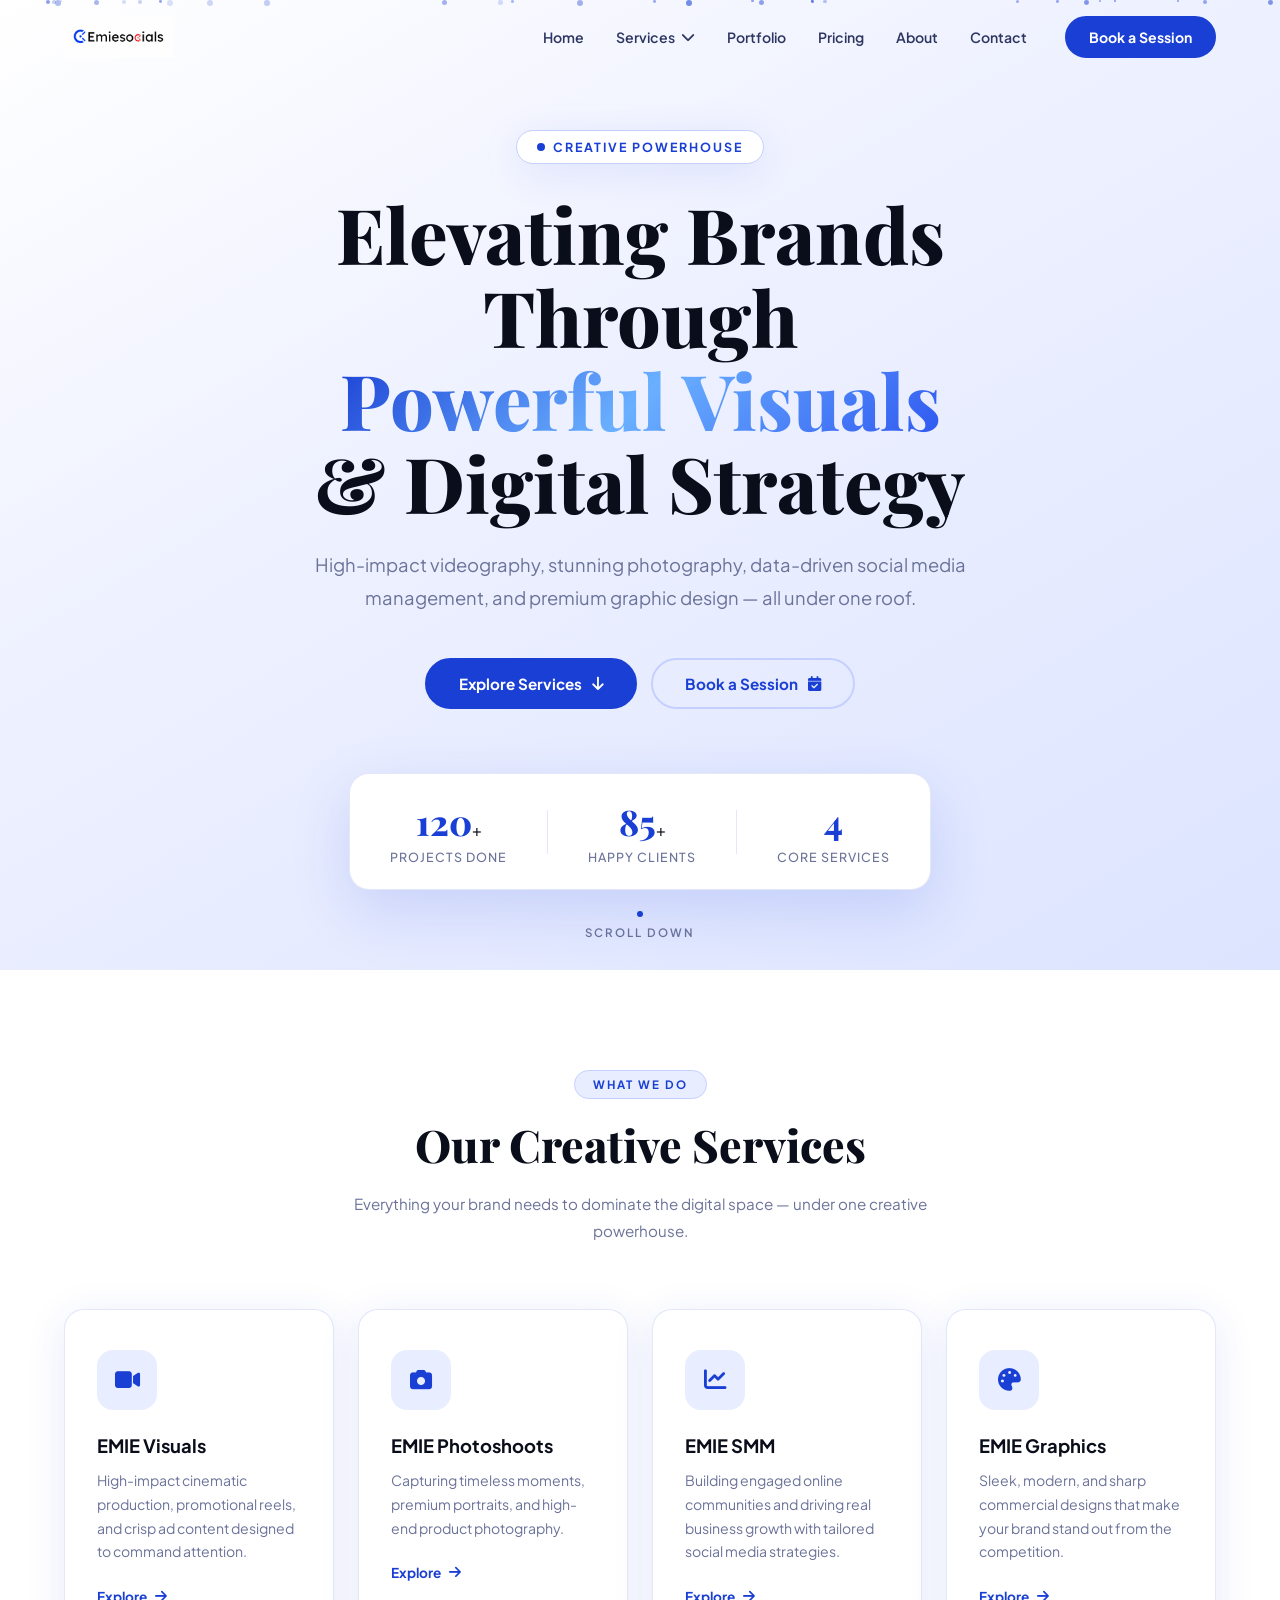
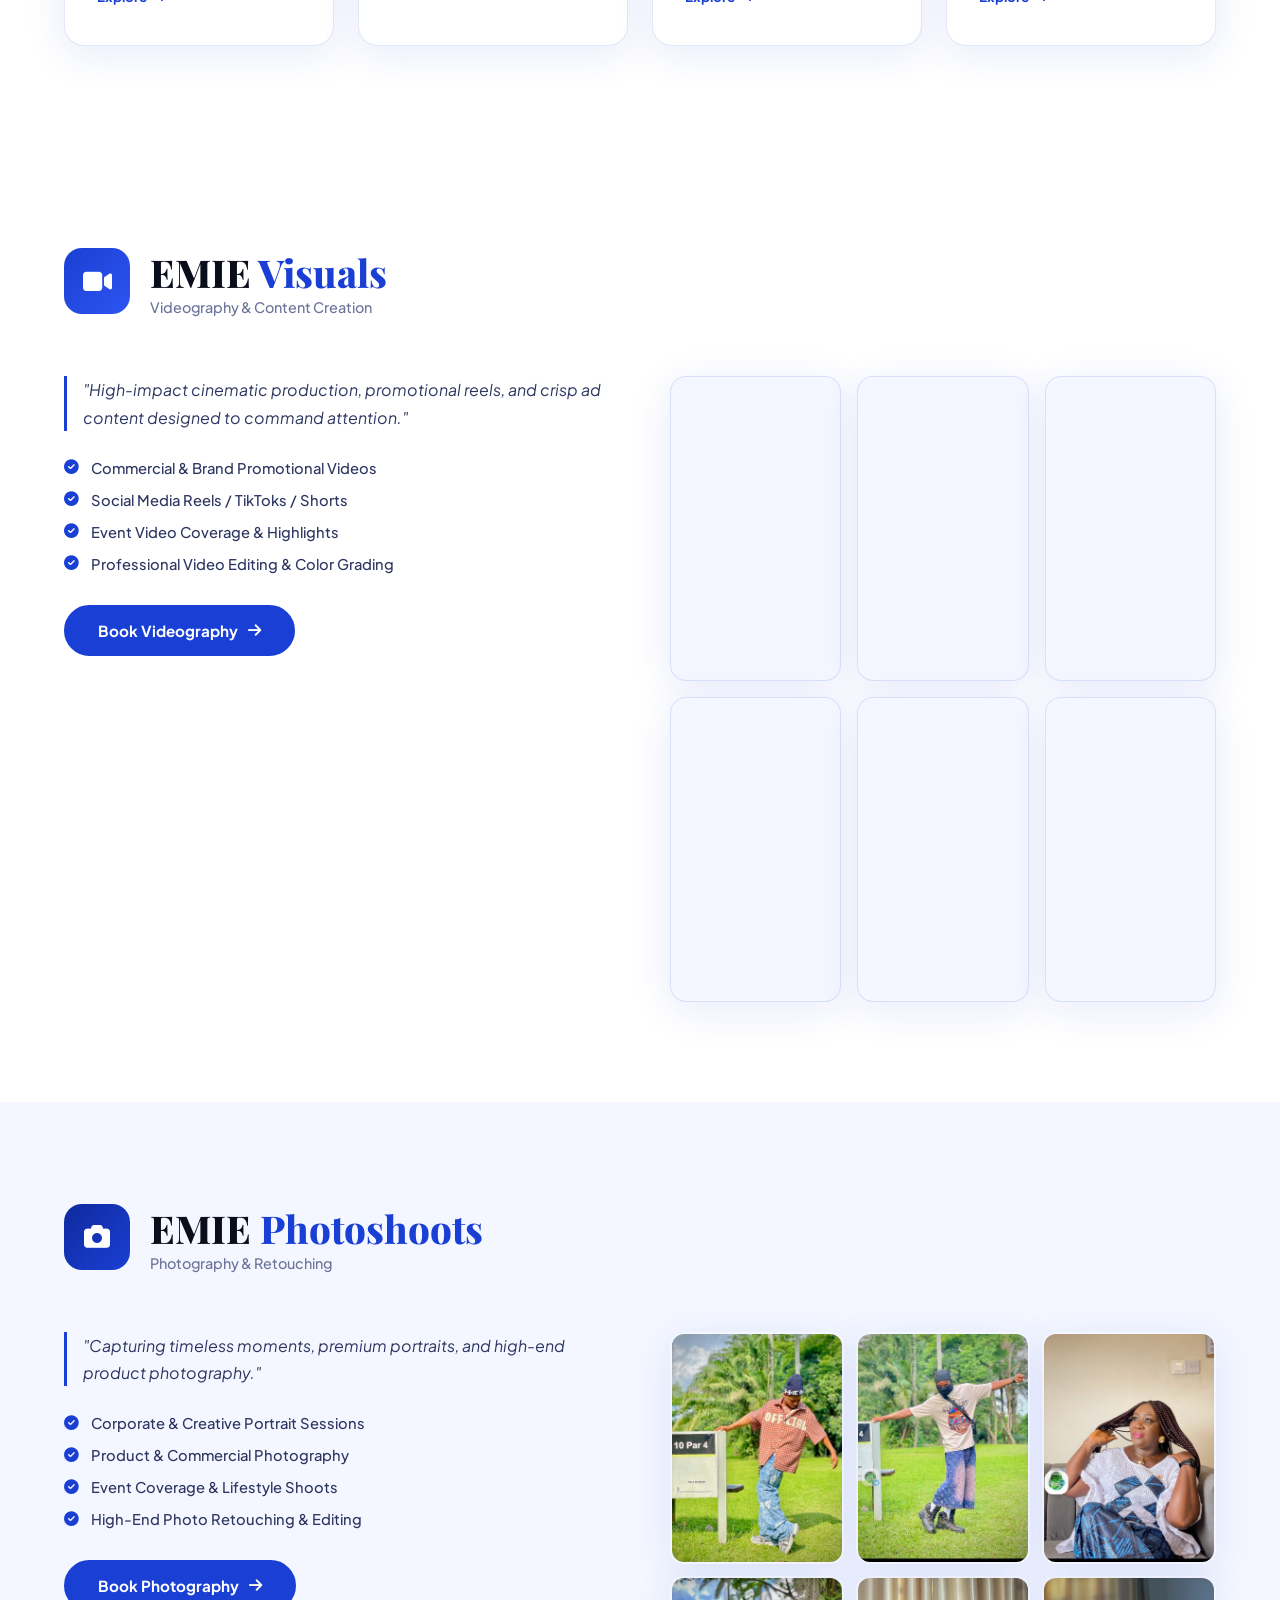
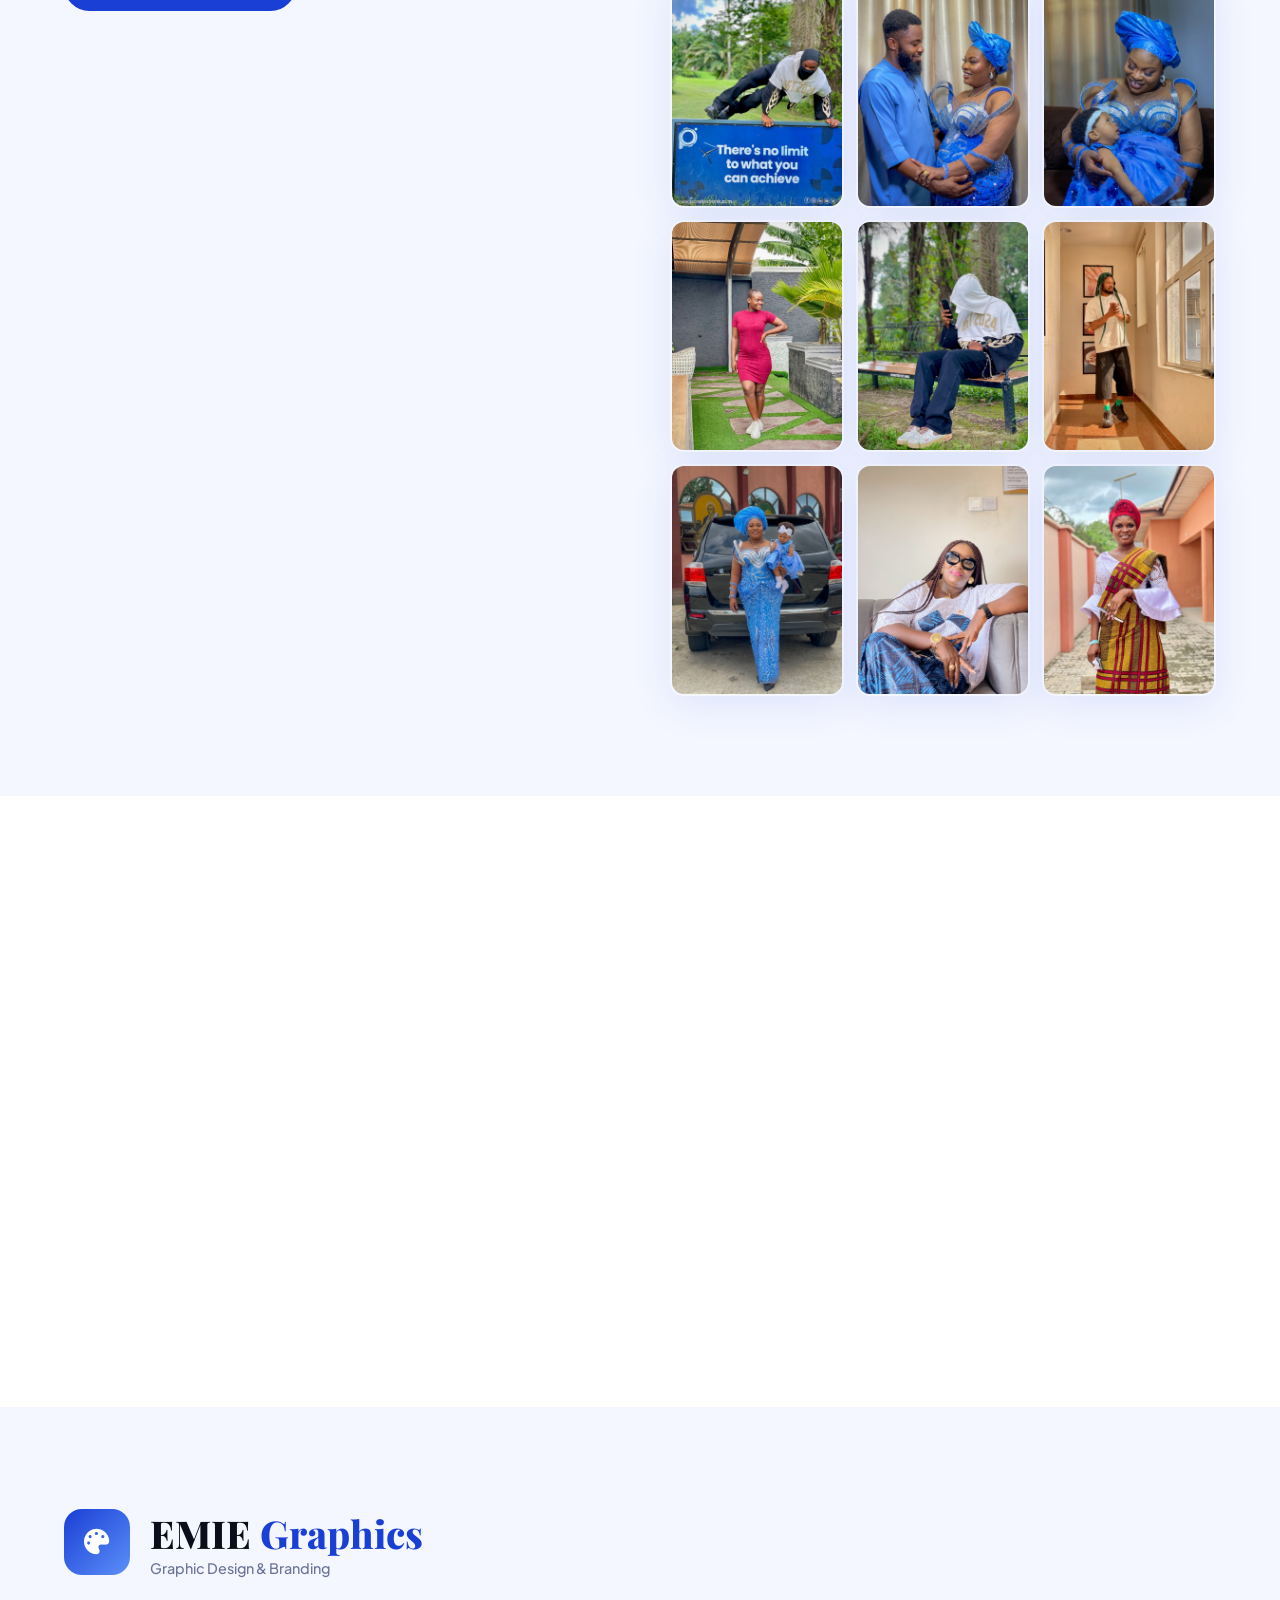
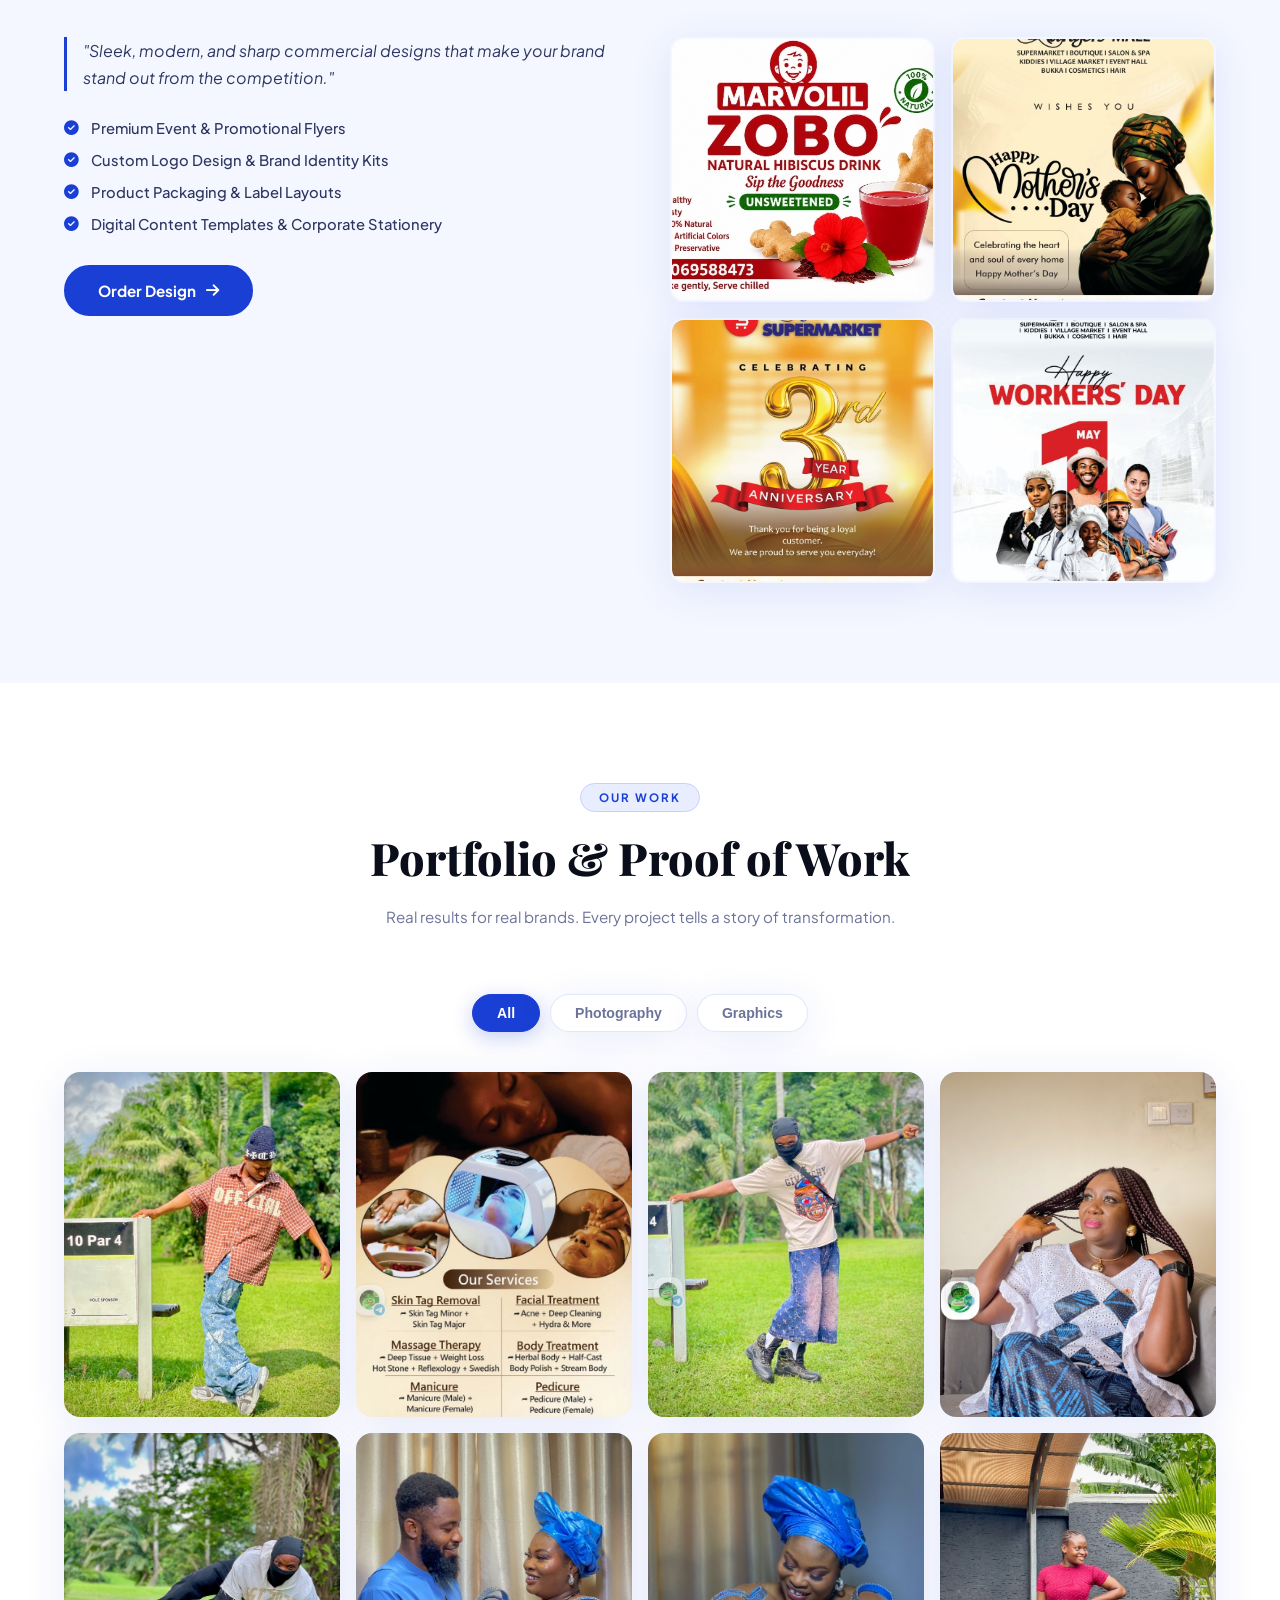
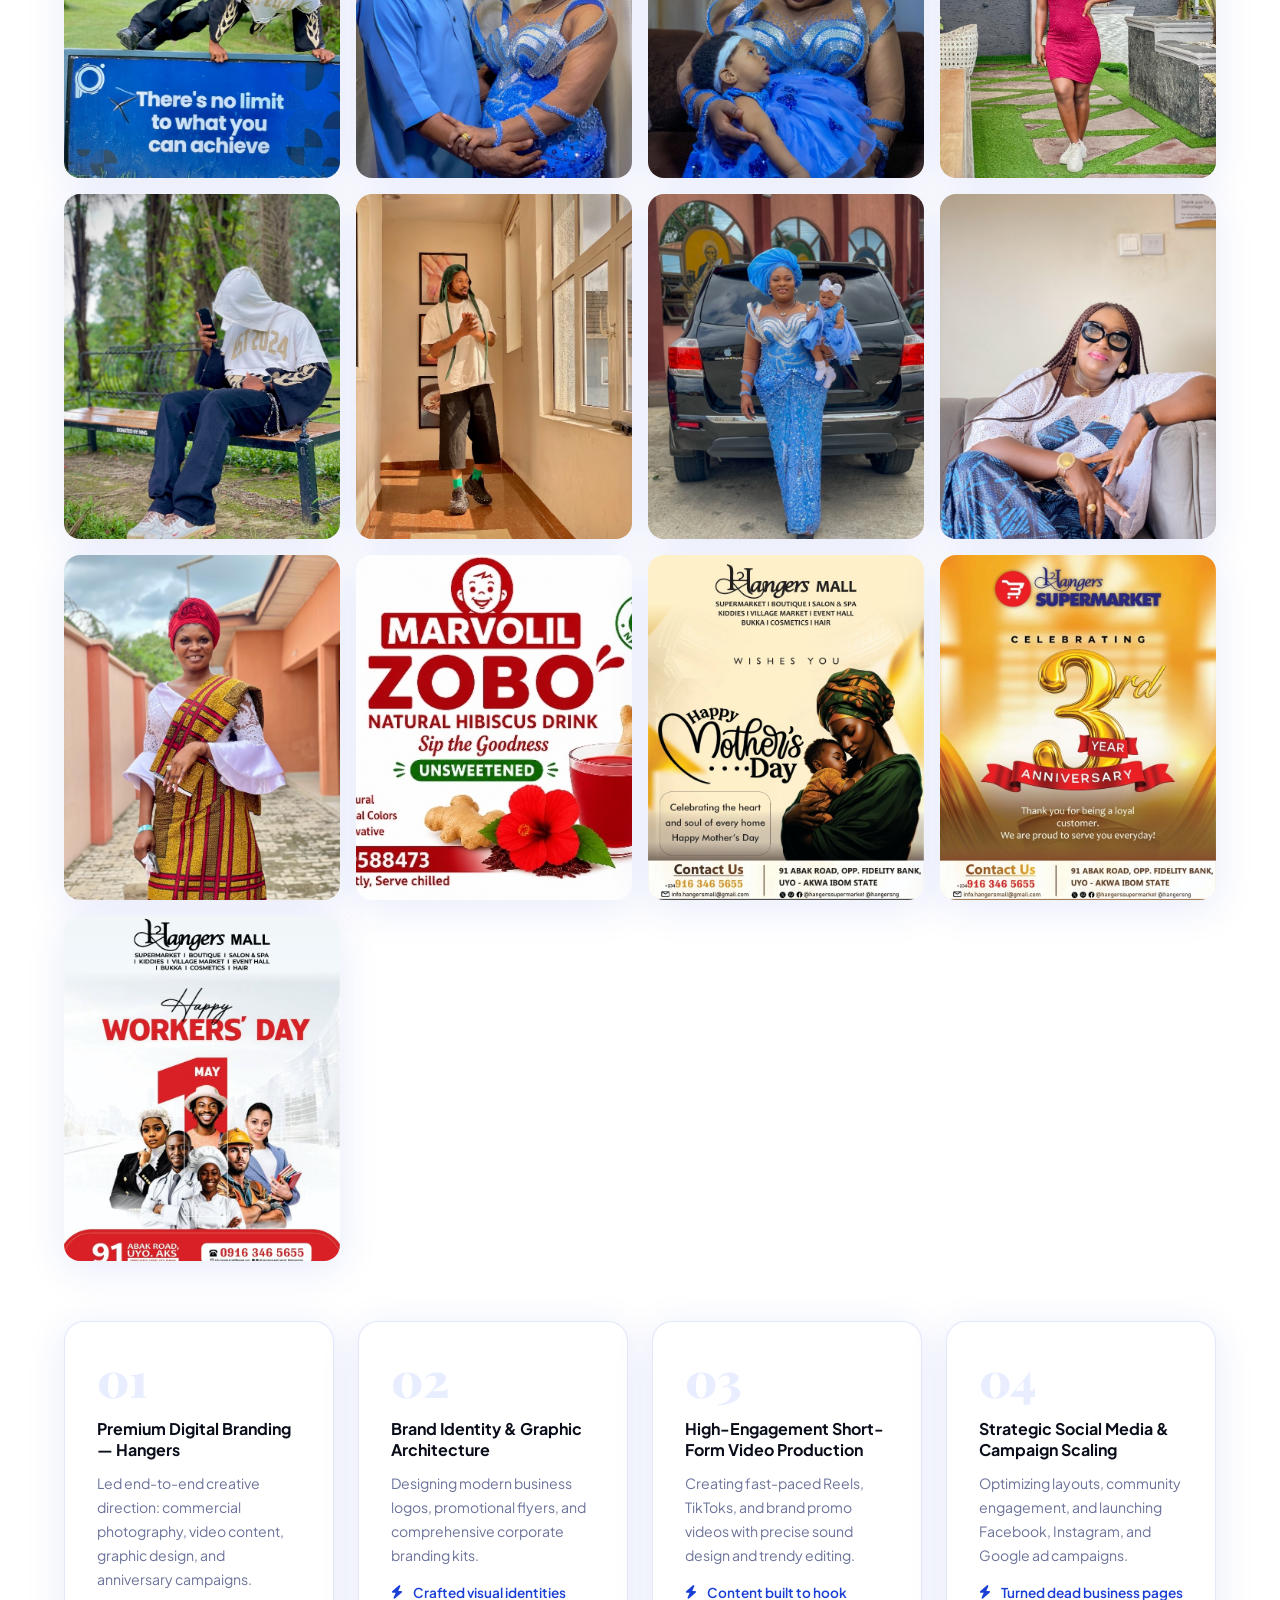
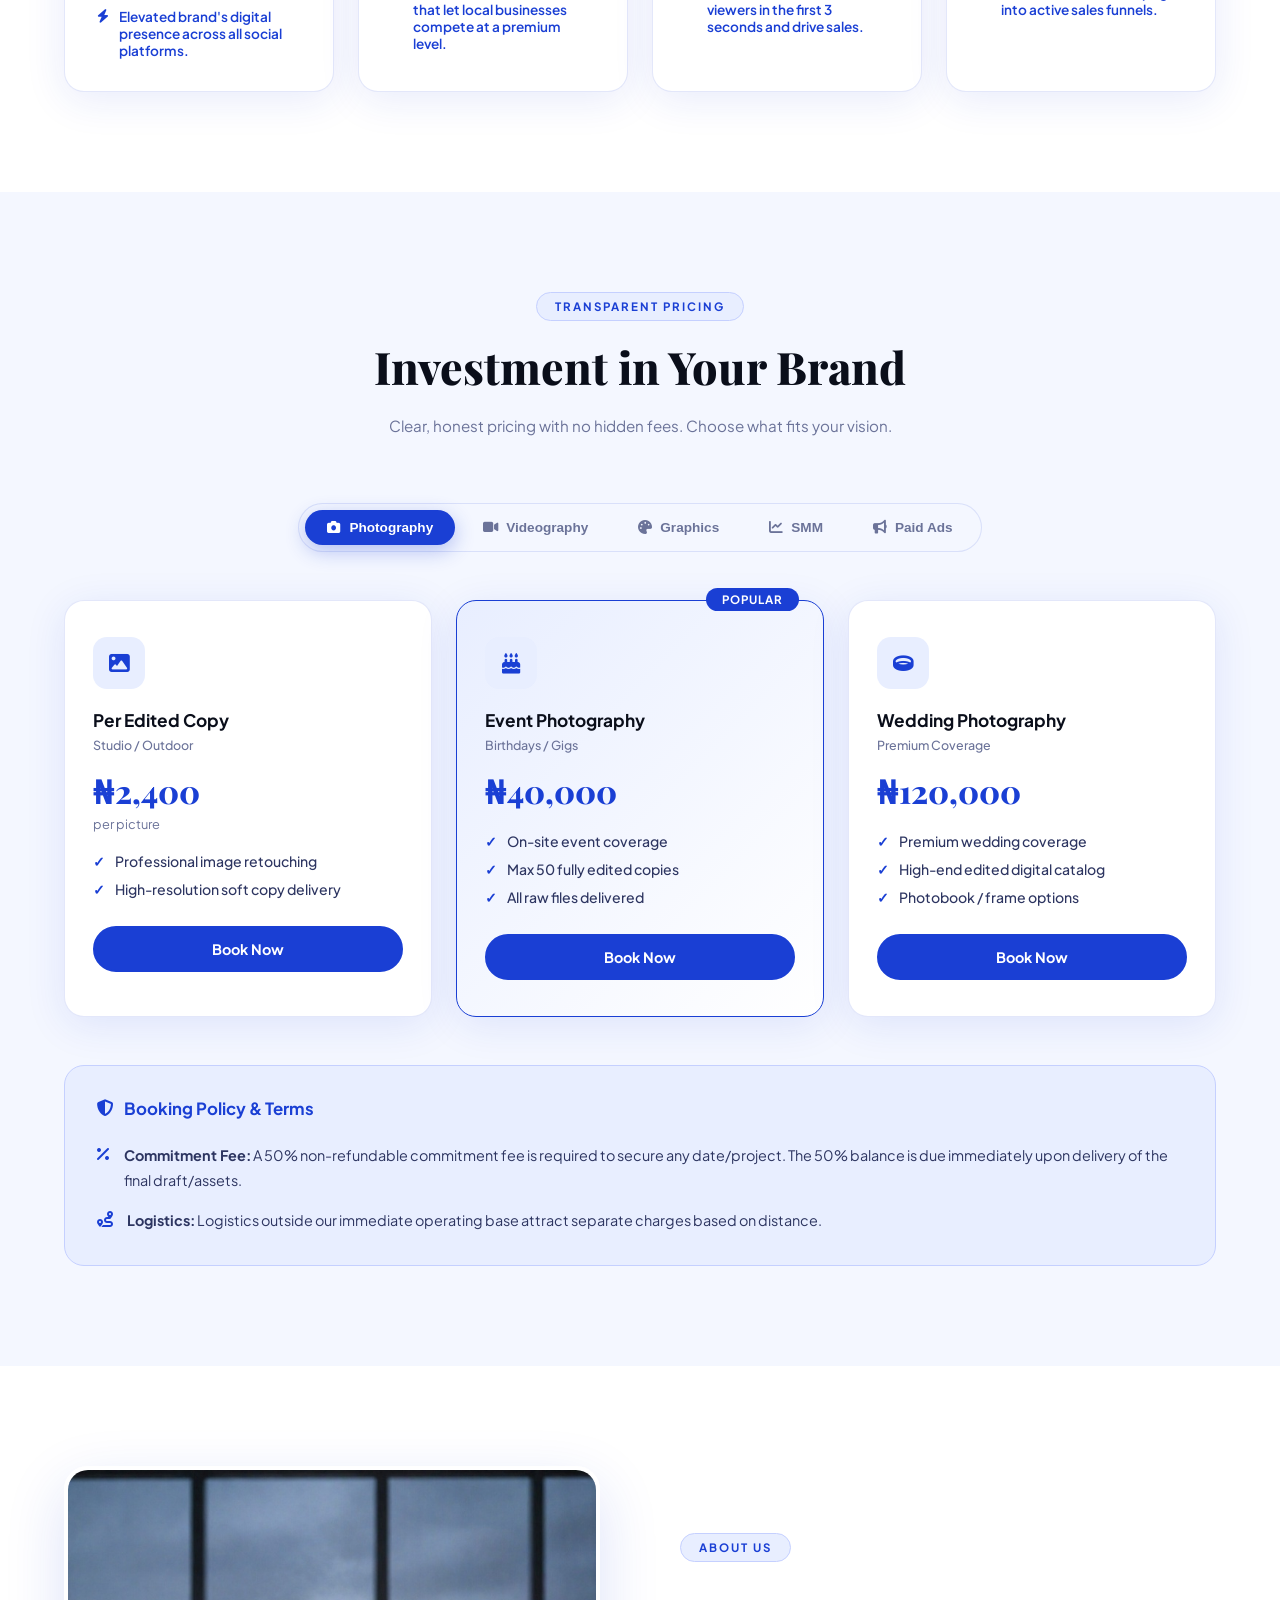
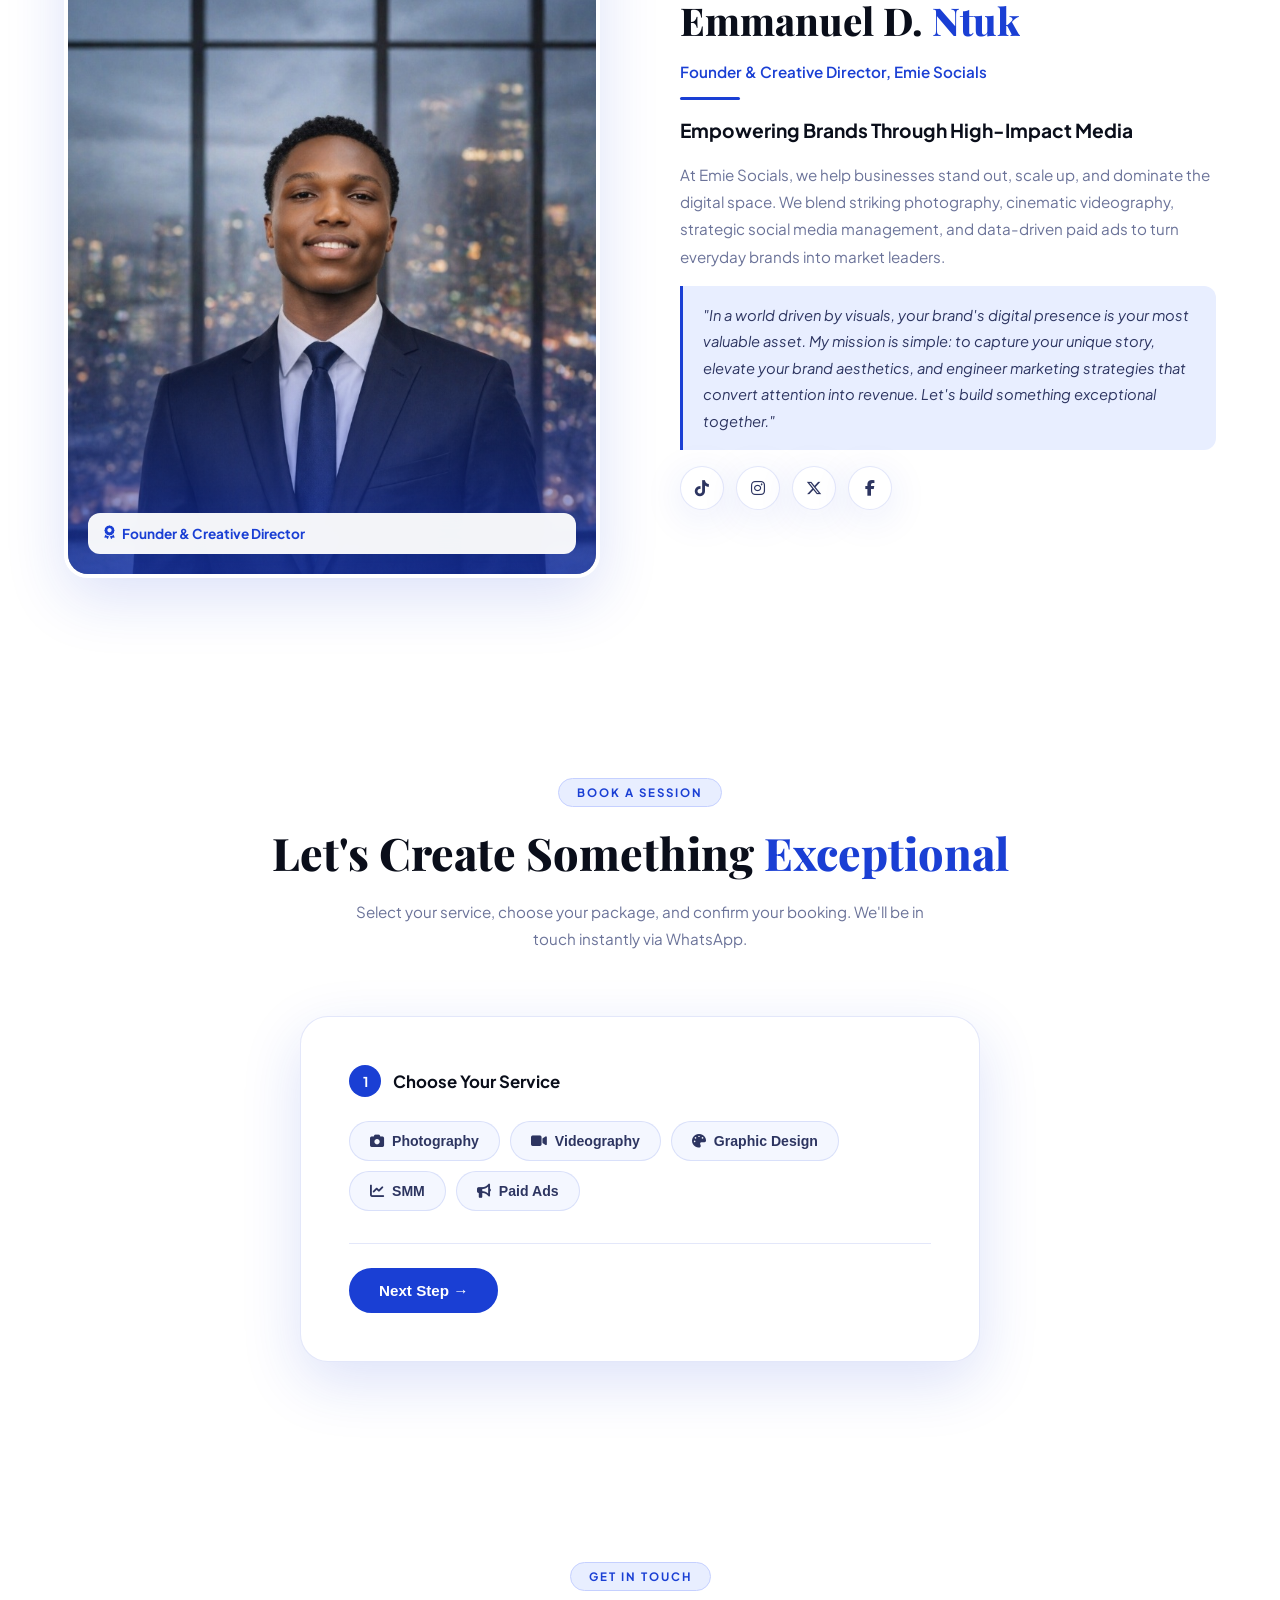
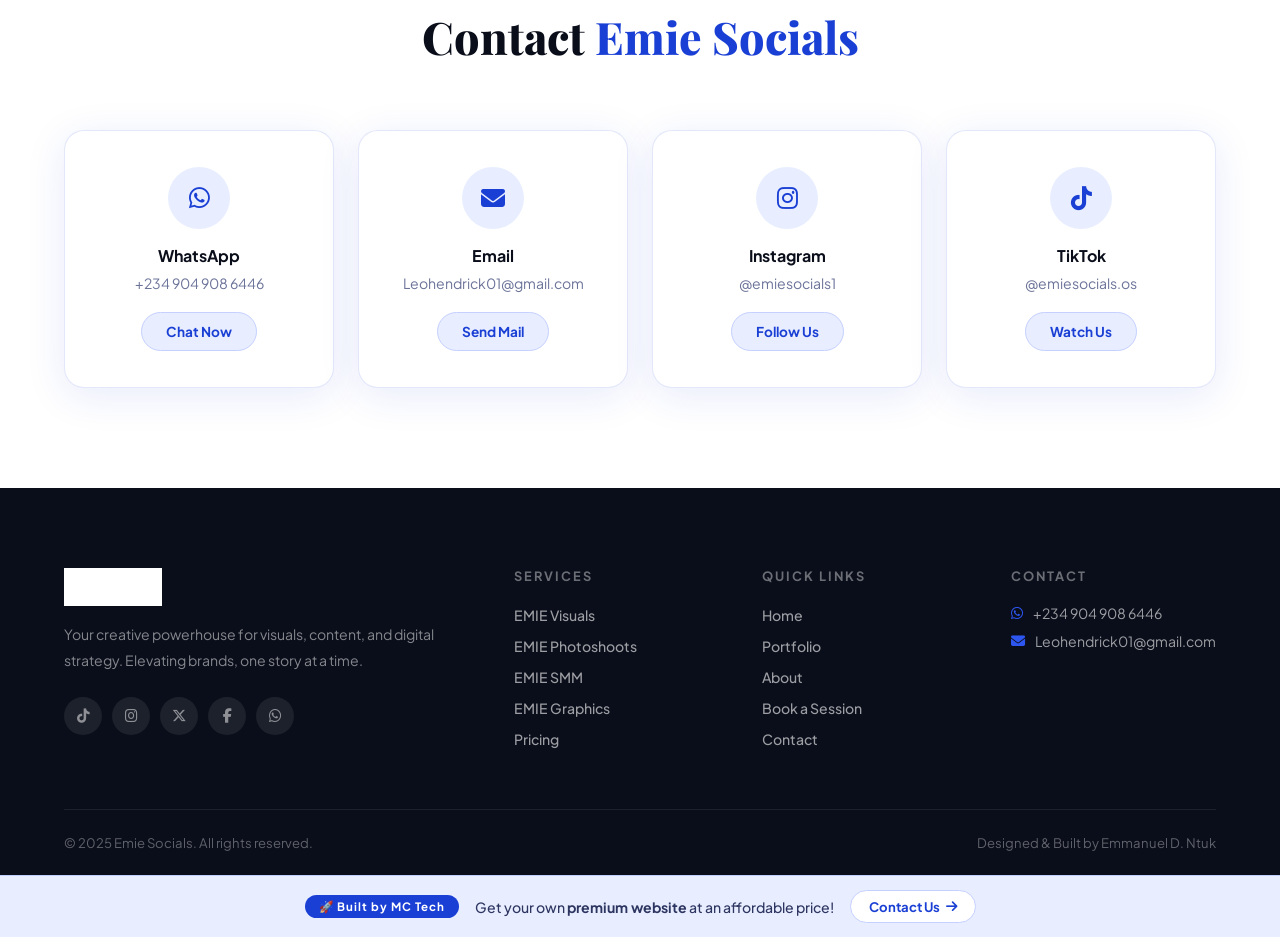
==== index-1.html @ 0b7124a8 "Add files via upload" ====
<!DOCTYPE html>
<html lang="en">
<head>
  <meta charset="UTF-8" />
  <meta name="viewport" content="width=device-width, initial-scale=1.0" />
  <title>Emie Socials | Creative Powerhouse</title>
  <link rel="stylesheet" href="style.css" />
  <link href="https://fonts.googleapis.com/css2?family=Plus+Jakarta+Sans:wght@400;500;600;700;800;900&family=Playfair+Display:wght@700;800&display=swap" rel="stylesheet">
  <link rel="stylesheet" href="https://cdnjs.cloudflare.com/ajax/libs/font-awesome/6.5.0/css/all.min.css"/>
</head>
<body>

<!-- ========== PRELOADER ========== -->
<div id="preloader">
  <div class="preloader-inner">
    <div class="preloader-logo">ES</div>
    <div class="preloader-bar"><div class="preloader-fill"></div></div>
  </div>
</div>

<!-- ========== NAVBAR ========== -->
<nav id="navbar">
  <div class="nav-container">
    <a href="#home" class="nav-logo">
      <img id="nav-logo-img" src="" alt="Emie Socials" />
    </a>
    <ul class="nav-links" id="navLinks">
      <li><a href="#home" class="nav-link">Home</a></li>
      <li class="dropdown">
        <a href="#services" class="nav-link">Services <i class="fas fa-chevron-down"></i></a>
        <ul class="dropdown-menu">
          <li><a href="#visuals"><i class="fas fa-video"></i> Videography</a></li>
          <li><a href="#photoshoots"><i class="fas fa-camera"></i> Photography</a></li>
          <li><a href="#smm"><i class="fas fa-mobile-alt"></i> Social Media</a></li>
          <li><a href="#graphics"><i class="fas fa-palette"></i> Graphic Design</a></li>
        </ul>
      </li>
      <li><a href="#portfolio" class="nav-link">Portfolio</a></li>
      <li><a href="#pricing" class="nav-link">Pricing</a></li>
      <li><a href="#about" class="nav-link">About</a></li>
      <li><a href="#contact" class="nav-link">Contact</a></li>
    </ul>
    <a href="#booking" class="btn-book">Book a Session</a>
    <button class="hamburger" id="hamburger" aria-label="Menu">
      <span></span><span></span><span></span>
    </button>
  </div>
</nav>

<!-- ========== HERO ========== -->
<section id="home" class="hero">
  <div class="hero-bg">
    <div class="hero-overlay"></div>
    <div class="hero-particles" id="particles"></div>
  </div>
  <div class="hero-content">
    <div class="hero-badge reveal-up">Creative Powerhouse</div>
    <h1 class="hero-title reveal-up">Elevating Brands Through<br/><span class="gradient-text">Powerful Visuals</span><br/>&amp; Digital Strategy</h1>
    <p class="hero-sub reveal-up">High-impact videography, stunning photography, data-driven social media management, and premium graphic design — all under one roof.</p>
    <div class="hero-btns reveal-up">
      <a href="#services" class="btn-primary">Explore Services <i class="fas fa-arrow-down"></i></a>
      <a href="#booking" class="btn-outline">Book a Session <i class="fas fa-calendar-check"></i></a>
    </div>
    <div class="hero-stats reveal-up">
      <div class="stat"><span class="stat-num" data-target="120">0</span><span>+</span><p>Projects Done</p></div>
      <div class="stat-divider"></div>
      <div class="stat"><span class="stat-num" data-target="85">0</span><span>+</span><p>Happy Clients</p></div>
      <div class="stat-divider"></div>
      <div class="stat"><span class="stat-num" data-target="4">0</span><span></span><p>Core Services</p></div>
    </div>
  </div>
  <div class="hero-scroll">
    <div class="scroll-dot"></div>
    <span>Scroll Down</span>
  </div>
</section>

<!-- ========== SERVICES HUB ========== -->
<section id="services" class="section services-hub">
  <div class="container">
    <div class="section-header">
      <span class="section-tag reveal-up">What We Do</span>
      <h2 class="section-title reveal-up">Our Creative Services</h2>
      <p class="section-sub reveal-up">Everything your brand needs to dominate the digital space — under one creative powerhouse.</p>
    </div>
    <div class="services-grid">
      <a href="#visuals" class="service-card reveal-up">
        <div class="service-icon"><i class="fas fa-video"></i></div>
        <div class="service-glow"></div>
        <h3>EMIE Visuals</h3>
        <p>High-impact cinematic production, promotional reels, and crisp ad content designed to command attention.</p>
        <span class="service-arrow">Explore <i class="fas fa-arrow-right"></i></span>
      </a>
      <a href="#photoshoots" class="service-card reveal-up">
        <div class="service-icon"><i class="fas fa-camera"></i></div>
        <div class="service-glow"></div>
        <h3>EMIE Photoshoots</h3>
        <p>Capturing timeless moments, premium portraits, and high-end product photography.</p>
        <span class="service-arrow">Explore <i class="fas fa-arrow-right"></i></span>
      </a>
      <a href="#smm" class="service-card reveal-up">
        <div class="service-icon"><i class="fas fa-chart-line"></i></div>
        <div class="service-glow"></div>
        <h3>EMIE SMM</h3>
        <p>Building engaged online communities and driving real business growth with tailored social media strategies.</p>
        <span class="service-arrow">Explore <i class="fas fa-arrow-right"></i></span>
      </a>
      <a href="#graphics" class="service-card reveal-up">
        <div class="service-icon"><i class="fas fa-palette"></i></div>
        <div class="service-glow"></div>
        <h3>EMIE Graphics</h3>
        <p>Sleek, modern, and sharp commercial designs that make your brand stand out from the competition.</p>
        <span class="service-arrow">Explore <i class="fas fa-arrow-right"></i></span>
      </a>
    </div>
  </div>
</section>

<!-- ========== EMIE VISUALS ========== -->
<section id="visuals" class="section service-detail dark-section">
  <div class="container">
    <div class="service-detail-header reveal-up">
      <div class="service-detail-icon video-icon"><i class="fas fa-video"></i></div>
      <div>
        <h2>EMIE <span class="blue-text">Visuals</span></h2>
        <p>Videography &amp; Content Creation</p>
      </div>
    </div>
    <div class="service-detail-grid">
      <div class="service-detail-info reveal-left">
        <p class="service-tagline">"High-impact cinematic production, promotional reels, and crisp ad content designed to command attention."</p>
        <ul class="service-list">
          <li><i class="fas fa-check-circle"></i> Commercial &amp; Brand Promotional Videos</li>
          <li><i class="fas fa-check-circle"></i> Social Media Reels / TikToks / Shorts</li>
          <li><i class="fas fa-check-circle"></i> Event Video Coverage &amp; Highlights</li>
          <li><i class="fas fa-check-circle"></i> Professional Video Editing &amp; Color Grading</li>
        </ul>
        <a href="#booking" class="btn-primary">Book Videography <i class="fas fa-arrow-right"></i></a>
      </div>
      <div class="video-grid reveal-right">
        <div class="video-wrapper">
          <iframe src="https://www.youtube.com/embed/iX8CRyQNHeg" title="Emie Visuals 1" frameborder="0" allowfullscreen loading="lazy"></iframe>
        </div>
        <div class="video-wrapper">
          <iframe src="https://www.youtube.com/embed/PDNLjhbdhl4" title="Emie Visuals 2" frameborder="0" allowfullscreen loading="lazy"></iframe>
        </div>
        <div class="video-wrapper">
          <iframe src="https://www.youtube.com/embed/9I8XINdGzpo" title="Emie Visuals 3" frameborder="0" allowfullscreen loading="lazy"></iframe>
        </div>
        <div class="video-wrapper">
          <iframe src="https://www.youtube.com/embed/9DsipV1KMoE" title="Emie Visuals 4" frameborder="0" allowfullscreen loading="lazy"></iframe>
        </div>
        <div class="video-wrapper">
          <iframe src="https://www.youtube.com/embed/t7kFFw5712A" title="Emie Visuals 5" frameborder="0" allowfullscreen loading="lazy"></iframe>
        </div>
        <div class="video-wrapper">
          <iframe src="https://www.youtube.com/embed/y2PFQkHVf3I" title="Emie Visuals 6" frameborder="0" allowfullscreen loading="lazy"></iframe>
        </div>
      </div>
    </div>
  </div>
</section>

<!-- ========== EMIE PHOTOSHOOTS ========== -->
<section id="photoshoots" class="section service-detail light-section">
  <div class="container">
    <div class="service-detail-header reveal-up">
      <div class="service-detail-icon photo-icon"><i class="fas fa-camera"></i></div>
      <div>
        <h2>EMIE <span class="blue-text">Photoshoots</span></h2>
        <p>Photography &amp; Retouching</p>
      </div>
    </div>
    <div class="service-detail-grid reverse">
      <div class="photo-gallery reveal-left" id="photoGallery"></div>
      <div class="service-detail-info reveal-right">
        <p class="service-tagline">"Capturing timeless moments, premium portraits, and high-end product photography."</p>
        <ul class="service-list">
          <li><i class="fas fa-check-circle"></i> Corporate &amp; Creative Portrait Sessions</li>
          <li><i class="fas fa-check-circle"></i> Product &amp; Commercial Photography</li>
          <li><i class="fas fa-check-circle"></i> Event Coverage &amp; Lifestyle Shoots</li>
          <li><i class="fas fa-check-circle"></i> High-End Photo Retouching &amp; Editing</li>
        </ul>
        <a href="#booking" class="btn-primary">Book Photography <i class="fas fa-arrow-right"></i></a>
      </div>
    </div>
  </div>
</section>

<!-- ========== EMIE SMM ========== -->
<section id="smm" class="section service-detail dark-section">
  <div class="container">
    <div class="service-detail-header reveal-up">
      <div class="service-detail-icon smm-icon"><i class="fas fa-chart-line"></i></div>
      <div>
        <h2>EMIE <span class="blue-text">SMM</span></h2>
        <p>Social Media Management</p>
      </div>
    </div>
    <div class="service-detail-grid">
      <div class="service-detail-info reveal-left">
        <p class="service-tagline">"Building engaged online communities and driving real business growth with tailored social media strategies."</p>
        <ul class="service-list">
          <li><i class="fas fa-check-circle"></i> Full Page Optimization &amp; Profile Management</li>
          <li><i class="fas fa-check-circle"></i> Content Strategy, Curation &amp; Caption Writing</li>
          <li><i class="fas fa-check-circle"></i> Audience Engagement &amp; Community Growth</li>
          <li><i class="fas fa-check-circle"></i> Social Media Ad Campaign Setup &amp; Budgeting</li>
        </ul>
        <a href="#booking" class="btn-primary">Get Started <i class="fas fa-arrow-right"></i></a>
      </div>
      <div class="smm-metrics reveal-right">
        <div class="metric-card"><i class="fab fa-instagram"></i><span class="metric-num" data-target="300">0</span><span>%</span><p>Avg Reach Growth</p></div>
        <div class="metric-card"><i class="fab fa-facebook"></i><span class="metric-num" data-target="5">0</span><span>x</span><p>Engagement Boost</p></div>
        <div class="metric-card"><i class="fab fa-tiktok"></i><span class="metric-num" data-target="50">0</span><span>k+</span><p>Views Generated</p></div>
        <div class="metric-card"><i class="fas fa-bullseye"></i><span class="metric-num" data-target="98">0</span><span>%</span><p>Client Satisfaction</p></div>
      </div>
    </div>
  </div>
</section>

<!-- ========== EMIE GRAPHICS ========== -->
<section id="graphics" class="section service-detail light-section">
  <div class="container">
    <div class="service-detail-header reveal-up">
      <div class="service-detail-icon graphics-icon"><i class="fas fa-palette"></i></div>
      <div>
        <h2>EMIE <span class="blue-text">Graphics</span></h2>
        <p>Graphic Design &amp; Branding</p>
      </div>
    </div>
    <div class="service-detail-grid reverse">
      <div class="graphics-gallery reveal-left" id="graphicsGallery"></div>
      <div class="service-detail-info reveal-right">
        <p class="service-tagline">"Sleek, modern, and sharp commercial designs that make your brand stand out from the competition."</p>
        <ul class="service-list">
          <li><i class="fas fa-check-circle"></i> Premium Event &amp; Promotional Flyers</li>
          <li><i class="fas fa-check-circle"></i> Custom Logo Design &amp; Brand Identity Kits</li>
          <li><i class="fas fa-check-circle"></i> Product Packaging &amp; Label Layouts</li>
          <li><i class="fas fa-check-circle"></i> Digital Content Templates &amp; Corporate Stationery</li>
        </ul>
        <a href="#booking" class="btn-primary">Order Design <i class="fas fa-arrow-right"></i></a>
      </div>
    </div>
  </div>
</section>

<!-- ========== PORTFOLIO ========== -->
<section id="portfolio" class="section dark-section">
  <div class="container">
    <div class="section-header">
      <span class="section-tag reveal-up">Our Work</span>
      <h2 class="section-title reveal-up">Portfolio &amp; Proof of Work</h2>
      <p class="section-sub reveal-up">Real results for real brands. Every project tells a story of transformation.</p>
    </div>
    <div class="portfolio-filter reveal-up">
      <button class="filter-btn active" data-filter="all">All</button>
      <button class="filter-btn" data-filter="photo">Photography</button>
      <button class="filter-btn" data-filter="graphic">Graphics</button>
    </div>
    <div class="portfolio-grid" id="portfolioGrid"></div>

    <!-- POW Cards -->
    <div class="pow-grid">
      <div class="pow-card reveal-up">
        <div class="pow-num">01</div>
        <h3>Premium Digital Branding — Hangers</h3>
        <p>Led end-to-end creative direction: commercial photography, video content, graphic design, and anniversary campaigns.</p>
        <div class="pow-impact"><i class="fas fa-bolt"></i> Elevated brand's digital presence across all social platforms.</div>
      </div>
      <div class="pow-card reveal-up">
        <div class="pow-num">02</div>
        <h3>Brand Identity &amp; Graphic Architecture</h3>
        <p>Designing modern business logos, promotional flyers, and comprehensive corporate branding kits.</p>
        <div class="pow-impact"><i class="fas fa-bolt"></i> Crafted visual identities that let local businesses compete at a premium level.</div>
      </div>
      <div class="pow-card reveal-up">
        <div class="pow-num">03</div>
        <h3>High-Engagement Short-Form Video Production</h3>
        <p>Creating fast-paced Reels, TikToks, and brand promo videos with precise sound design and trendy editing.</p>
        <div class="pow-impact"><i class="fas fa-bolt"></i> Content built to hook viewers in the first 3 seconds and drive sales.</div>
      </div>
      <div class="pow-card reveal-up">
        <div class="pow-num">04</div>
        <h3>Strategic Social Media &amp; Campaign Scaling</h3>
        <p>Optimizing layouts, community engagement, and launching Facebook, Instagram, and Google ad campaigns.</p>
        <div class="pow-impact"><i class="fas fa-bolt"></i> Turned dead business pages into active sales funnels.</div>
      </div>
    </div>
  </div>
</section>

<!-- ========== PRICING ========== -->
<section id="pricing" class="section light-section">
  <div class="container">
    <div class="section-header">
      <span class="section-tag reveal-up">Transparent Pricing</span>
      <h2 class="section-title reveal-up">Investment in Your Brand</h2>
      <p class="section-sub reveal-up">Clear, honest pricing with no hidden fees. Choose what fits your vision.</p>
    </div>

    <div class="pricing-tabs reveal-up">
      <button class="price-tab active" data-tab="photo"><i class="fas fa-camera"></i> Photography</button>
      <button class="price-tab" data-tab="video"><i class="fas fa-video"></i> Videography</button>
      <button class="price-tab" data-tab="design"><i class="fas fa-palette"></i> Graphics</button>
      <button class="price-tab" data-tab="smm"><i class="fas fa-chart-line"></i> SMM</button>
      <button class="price-tab" data-tab="ads"><i class="fas fa-bullhorn"></i> Paid Ads</button>
    </div>

    <div class="pricing-content">
      <!-- Photography -->
      <div class="price-panel active" id="tab-photo">
        <div class="price-cards">
          <div class="price-card reveal-up">
            <div class="price-icon"><i class="fas fa-image"></i></div>
            <h3>Per Edited Copy</h3>
            <p class="price-sub">Studio / Outdoor</p>
            <div class="price-amount">₦<span>2,400</span></div>
            <p class="price-desc">per picture</p>
            <ul><li>Professional image retouching</li><li>High-resolution soft copy delivery</li></ul>
            <a href="#booking" class="btn-price">Book Now</a>
          </div>
          <div class="price-card featured reveal-up">
            <div class="price-badge">Popular</div>
            <div class="price-icon"><i class="fas fa-birthday-cake"></i></div>
            <h3>Event Photography</h3>
            <p class="price-sub">Birthdays / Gigs</p>
            <div class="price-amount">₦<span>40,000</span></div>
            <ul><li>On-site event coverage</li><li>Max 50 fully edited copies</li><li>All raw files delivered</li></ul>
            <a href="#booking" class="btn-price">Book Now</a>
          </div>
          <div class="price-card reveal-up">
            <div class="price-icon"><i class="fas fa-ring"></i></div>
            <h3>Wedding Photography</h3>
            <p class="price-sub">Premium Coverage</p>
            <div class="price-amount">₦<span>120,000</span></div>
            <ul><li>Premium wedding coverage</li><li>High-end edited digital catalog</li><li>Photobook / frame options</li></ul>
            <a href="#booking" class="btn-price">Book Now</a>
          </div>
        </div>
      </div>

      <!-- Videography -->
      <div class="price-panel" id="tab-video">
        <div class="price-cards">
          <div class="price-card reveal-up">
            <div class="price-icon"><i class="fas fa-film"></i></div>
            <h3>Brand Content</h3>
            <p class="price-sub">Per Video</p>
            <div class="price-amount">₦<span>20,000</span></div>
            <ul><li>Creative short-form video</li><li>Reels / TikToks / Promos</li><li>Trend-focused editing + sound design</li></ul>
            <a href="#booking" class="btn-price">Book Now</a>
          </div>
          <div class="price-card featured reveal-up">
            <div class="price-badge">Best Value</div>
            <div class="price-icon"><i class="fas fa-layer-group"></i></div>
            <h3>Content Batch</h3>
            <p class="price-sub">5 Videos</p>
            <div class="price-amount">₦<span>80,000</span></div>
            <ul><li>1 dedicated shooting session</li><li>5 clean promotional videos</li><li>Ready for business marketing</li></ul>
            <a href="#booking" class="btn-price">Book Now</a>
          </div>
          <div class="price-card reveal-up">
            <div class="price-icon"><i class="fas fa-calendar-alt"></i></div>
            <h3>Event Coverage</h3>
            <p class="price-sub">Full Coverage</p>
            <div class="price-amount">₦<span>56,000</span></div>
            <ul><li>Full event video coverage</li><li>1 clean highlight / hype reel</li></ul>
            <a href="#booking" class="btn-price">Book Now</a>
          </div>
          <div class="price-card reveal-up">
            <div class="price-icon"><i class="fas fa-heart"></i></div>
            <h3>Wedding / Premium</h3>
            <p class="price-sub">Cinema Quality</p>
            <div class="price-amount">₦<span>160,000</span></div>
            <ul><li>Cinema-quality coverage</li><li>Full-length documentary edit</li><li>Cinematic social media teaser</li></ul>
            <a href="#booking" class="btn-price">Book Now</a>
          </div>
        </div>
      </div>

      <!-- Graphics -->
      <div class="price-panel" id="tab-design">
        <div class="price-cards">
          <div class="price-card reveal-up">
            <div class="price-icon"><i class="fas fa-file-image"></i></div>
            <h3>Single Flyer Design</h3>
            <div class="price-amount">₦<span>8,000</span></div>
            <ul><li>Promotional / event flyer</li><li>High-resolution delivery</li><li>2 revision rounds</li></ul>
            <a href="#booking" class="btn-price">Order Now</a>
          </div>
          <div class="price-card featured reveal-up">
            <div class="price-badge">Popular</div>
            <div class="price-icon"><i class="fas fa-trademark"></i></div>
            <h3>Business Logo Design</h3>
            <div class="price-amount">₦<span>20,000</span></div>
            <ul><li>Custom logo design</li><li>Multiple concepts</li><li>Vector files included</li></ul>
            <a href="#booking" class="btn-price">Order Now</a>
          </div>
          <div class="price-card reveal-up">
            <div class="price-icon"><i class="fas fa-briefcase"></i></div>
            <h3>Full Branding Kit</h3>
            <p class="price-sub">Corporate Package</p>
            <div class="price-amount">₦<span>48,000</span></div>
            <ul><li>Custom Logo</li><li>Business Card layout</li><li>Letterhead</li><li>Basic Brand Guide</li></ul>
            <a href="#booking" class="btn-price">Order Now</a>
          </div>
        </div>
      </div>

      <!-- SMM -->
      <div class="price-panel" id="tab-smm">
        <div class="price-cards">
          <div class="price-card reveal-up">
            <div class="price-icon"><i class="fas fa-seedling"></i></div>
            <h3>Market Visibility</h3>
            <p class="price-sub">Starter Package</p>
            <div class="price-amount">₦<span>64,000</span><span class="price-period">/mo</span></div>
            <ul><li>3 posts weekly</li><li>Strategic caption writing</li><li>Basic page growth</li><li>Daily DM/comment management</li></ul>
            <a href="#booking" class="btn-price">Get Started</a>
          </div>
          <div class="price-card featured reveal-up">
            <div class="price-badge">Premium</div>
            <div class="price-icon"><i class="fas fa-crown"></i></div>
            <h3>Brand Dominance</h3>
            <p class="price-sub">Growth Package</p>
            <div class="price-amount">₦<span>120,000</span><span class="price-period">/mo</span></div>
            <ul><li>5 posts weekly</li><li>Full page overhaul</li><li>Scheduled content creation days</li><li>Weekly performance reports</li></ul>
            <a href="#booking" class="btn-price">Get Started</a>
          </div>
        </div>
      </div>

      <!-- Ads -->
      <div class="price-panel" id="tab-ads">
        <div class="price-cards">
          <div class="price-card featured reveal-up" style="max-width:500px;margin:0 auto;">
            <div class="price-icon"><i class="fas fa-bullhorn"></i></div>
            <h3>Ad Campaign Management</h3>
            <p class="price-sub">Facebook, Instagram &amp; Google</p>
            <div class="price-amount">₦<span>32,000</span><span class="price-period">/mo</span></div>
            <ul><li>Target audience research</li><li>Ad copy creation</li><li>Daily campaign tracking</li><li>Campaign optimization</li></ul>
            <a href="#booking" class="btn-price">Get Started</a>
          </div>
        </div>
        <div class="ads-disclaimer">
          <i class="fas fa-info-circle"></i>
          <p><strong>Please Note:</strong> This fee covers management services only. The actual advertising budget spent on campaigns is paid directly to Meta/Google by the client.</p>
        </div>
      </div>
    </div>

    <!-- Booking Policy -->
    <div class="policy-box reveal-up">
      <h4><i class="fas fa-shield-alt"></i> Booking Policy & Terms</h4>
      <div class="policy-items">
        <div class="policy-item"><i class="fas fa-percentage"></i><div><strong>Commitment Fee:</strong> A 50% non-refundable commitment fee is required to secure any date/project. The 50% balance is due immediately upon delivery of the final draft/assets.</div></div>
        <div class="policy-item"><i class="fas fa-route"></i><div><strong>Logistics:</strong> Logistics outside our immediate operating base attract separate charges based on distance.</div></div>
      </div>
    </div>
  </div>
</section>

<!-- ========== ABOUT ========== -->
<section id="about" class="section dark-section">
  <div class="container">
    <div class="about-grid">
      <div class="about-img-wrap reveal-left">
        <div class="about-img-frame">
          <img id="ownerImg" src="" alt="Emmanuel D. Ntuk" />
          <div class="about-img-badge"><i class="fas fa-award"></i> Founder & Creative Director</div>
        </div>
      </div>
      <div class="about-content reveal-right">
        <span class="section-tag">About Us</span>
        <h2>Emmanuel D. <span class="blue-text">Ntuk</span></h2>
        <p class="about-role">Founder &amp; Creative Director, Emie Socials</p>
        <div class="about-divider"></div>
        <h3 class="about-headline">Empowering Brands Through High-Impact Media</h3>
        <p class="about-bio">At Emie Socials, we help businesses stand out, scale up, and dominate the digital space. We blend striking photography, cinematic videography, strategic social media management, and data-driven paid ads to turn everyday brands into market leaders.</p>
        <p class="about-mission">"In a world driven by visuals, your brand's digital presence is your most valuable asset. My mission is simple: to capture your unique story, elevate your brand aesthetics, and engineer marketing strategies that convert attention into revenue. Let's build something exceptional together."</p>
        <div class="about-socials">
          <a href="https://www.tiktok.com/@emiesocials.os" target="_blank" class="social-btn tiktok"><i class="fab fa-tiktok"></i></a>
          <a href="https://www.instagram.com/emiesocials1" target="_blank" class="social-btn insta"><i class="fab fa-instagram"></i></a>
          <a href="https://x.com/smurlee_" target="_blank" class="social-btn twitter"><i class="fab fa-x-twitter"></i></a>
          <a href="https://www.facebook.com/share/1cwk6e3QEg/" target="_blank" class="social-btn fb"><i class="fab fa-facebook-f"></i></a>
        </div>
      </div>
    </div>
  </div>
</section>

<!-- ========== BOOKING ========== -->
<section id="booking" class="section">
  <div class="container">
    <div class="section-header">
      <span class="section-tag reveal-up">Book a Session</span>
      <h2 class="section-title reveal-up">Let's Create Something <span class="blue-text">Exceptional</span></h2>
      <p class="section-sub reveal-up">Select your service, choose your package, and confirm your booking. We'll be in touch instantly via WhatsApp.</p>
    </div>
    <div class="booking-form reveal-up">
      <div class="booking-step" id="step1">
        <h4><span class="step-num">1</span> Choose Your Service</h4>
        <div class="booking-options">
          <button class="book-opt" data-service="Photography"><i class="fas fa-camera"></i> Photography</button>
          <button class="book-opt" data-service="Videography"><i class="fas fa-video"></i> Videography</button>
          <button class="book-opt" data-service="Graphic Design"><i class="fas fa-palette"></i> Graphic Design</button>
          <button class="book-opt" data-service="Social Media Management"><i class="fas fa-chart-line"></i> SMM</button>
          <button class="book-opt" data-service="Paid Ads Management"><i class="fas fa-bullhorn"></i> Paid Ads</button>
        </div>
      </div>
      <div class="booking-step hidden" id="step2">
        <h4><span class="step-num">2</span> Select Your Package</h4>
        <div class="booking-packages" id="packageList"></div>
      </div>
      <div class="booking-step hidden" id="step3">
        <h4><span class="step-num">3</span> Your Details</h4>
        <div class="booking-fields">
          <input type="text" id="bookName" placeholder="Your Full Name" />
          <input type="tel" id="bookPhone" placeholder="Your Phone Number" />
          <textarea id="bookNote" placeholder="Any additional notes? (Optional)" rows="3"></textarea>
        </div>
      </div>
      <div class="booking-step hidden" id="step4">
        <h4><span class="step-num">4</span> Review &amp; Policy</h4>
        <div class="booking-summary" id="bookingSummary"></div>
        <div class="policy-reminder">
          <i class="fas fa-info-circle"></i>
          <p><strong>Reminder:</strong> A 50% non-refundable commitment fee is required to secure your booking. The remaining 50% is due upon delivery of final assets. Logistics outside our base attract extra charges.</p>
        </div>
        <label class="policy-check"><input type="checkbox" id="policyAgree" /> I have read and agree to the booking policy</label>
      </div>
      <div class="booking-nav">
        <button class="btn-outline" id="btnBack" style="display:none" onclick="bookingBack()">← Back</button>
        <button class="btn-primary" id="btnNext" onclick="bookingNext()">Next Step →</button>
      </div>
    </div>
  </div>
</section>

<!-- ========== CONTACT ========== -->
<section id="contact" class="section dark-section">
  <div class="container">
    <div class="section-header">
      <span class="section-tag reveal-up">Get In Touch</span>
      <h2 class="section-title reveal-up">Contact <span class="blue-text">Emie Socials</span></h2>
    </div>
    <div class="contact-grid">
      <div class="contact-card reveal-up">
        <div class="contact-icon"><i class="fab fa-whatsapp"></i></div>
        <h4>WhatsApp</h4>
        <p>+234 904 908 6446</p>
        <a href="https://wa.me/2349049086446" target="_blank" class="btn-contact">Chat Now</a>
      </div>
      <div class="contact-card reveal-up">
        <div class="contact-icon"><i class="fas fa-envelope"></i></div>
        <h4>Email</h4>
        <p>Leohendrick01@gmail.com</p>
        <a href="mailto:Leohendrick01@gmail.com" class="btn-contact">Send Mail</a>
      </div>
      <div class="contact-card reveal-up">
        <div class="contact-icon"><i class="fab fa-instagram"></i></div>
        <h4>Instagram</h4>
        <p>@emiesocials1</p>
        <a href="https://www.instagram.com/emiesocials1" target="_blank" class="btn-contact">Follow Us</a>
      </div>
      <div class="contact-card reveal-up">
        <div class="contact-icon"><i class="fab fa-tiktok"></i></div>
        <h4>TikTok</h4>
        <p>@emiesocials.os</p>
        <a href="https://www.tiktok.com/@emiesocials.os" target="_blank" class="btn-contact">Watch Us</a>
      </div>
    </div>
  </div>
</section>

<!-- ========== FOOTER ========== -->
<footer id="footer">
  <div class="container">
    <div class="footer-grid">
      <div class="footer-brand">
        <img id="footerLogo" src="" alt="Emie Socials" class="footer-logo" />
        <p>Your creative powerhouse for visuals, content, and digital strategy. Elevating brands, one story at a time.</p>
        <div class="footer-socials">
          <a href="https://www.tiktok.com/@emiesocials.os" target="_blank"><i class="fab fa-tiktok"></i></a>
          <a href="https://www.instagram.com/emiesocials1" target="_blank"><i class="fab fa-instagram"></i></a>
          <a href="https://x.com/smurlee_" target="_blank"><i class="fab fa-x-twitter"></i></a>
          <a href="https://www.facebook.com/share/1cwk6e3QEg/" target="_blank"><i class="fab fa-facebook-f"></i></a>
          <a href="https://wa.me/2349049086446" target="_blank"><i class="fab fa-whatsapp"></i></a>
        </div>
      </div>
      <div class="footer-links">
        <h5>Services</h5>
        <ul>
          <li><a href="#visuals">EMIE Visuals</a></li>
          <li><a href="#photoshoots">EMIE Photoshoots</a></li>
          <li><a href="#smm">EMIE SMM</a></li>
          <li><a href="#graphics">EMIE Graphics</a></li>
          <li><a href="#pricing">Pricing</a></li>
        </ul>
      </div>
      <div class="footer-links">
        <h5>Quick Links</h5>
        <ul>
          <li><a href="#home">Home</a></li>
          <li><a href="#portfolio">Portfolio</a></li>
          <li><a href="#about">About</a></li>
          <li><a href="#booking">Book a Session</a></li>
          <li><a href="#contact">Contact</a></li>
        </ul>
      </div>
      <div class="footer-contact">
        <h5>Contact</h5>
        <p><i class="fab fa-whatsapp"></i> +234 904 908 6446</p>
        <p><i class="fas fa-envelope"></i> Leohendrick01@gmail.com</p>
      </div>
    </div>
    <div class="footer-bottom">
      <p>&copy; 2025 Emie Socials. All rights reserved.</p>
      <p>Designed &amp; Built by Emmanuel D. Ntuk</p>
    </div>
  </div>
</footer>

<!-- ========== MC TECH AD BANNER ========== -->
<div class="mctech-banner">
  <div class="mctech-inner">
    <span class="mctech-tag">🚀 Built by MC Tech</span>
    <span class="mctech-text">Get your own <strong>premium website</strong> at an affordable price!</span>
    <a href="mailto:mctechglobal2010@gmail.com" class="mctech-btn">Contact Us <i class="fas fa-arrow-right"></i></a>
  </div>
</div>

<!-- ========== LIGHTBOX ========== -->
<div class="lightbox" id="lightbox">
  <button class="lightbox-close" onclick="closeLightbox()"><i class="fas fa-times"></i></button>
  <button class="lightbox-prev" onclick="lightboxPrev()"><i class="fas fa-chevron-left"></i></button>
  <button class="lightbox-next" onclick="lightboxNext()"><i class="fas fa-chevron-right"></i></button>
  <div class="lightbox-img-wrap"><img id="lightboxImg" src="" alt="" /></div>
</div>

<!-- Scripts -->
<script src="images.js"></script>
<script src="main.js"></script>
</body>
</html>
---- style.css ----
/* ===== ROOT & RESET ===== */
*, *::before, *::after { margin: 0; padding: 0; box-sizing: border-box; }
:root {
  --blue: #1A3FD4;
  --blue-light: #2d55f0;
  --blue-pale: #e8eeff;
  --blue-mid: #c5d0ff;
  --blue-dark: #0f2a9e;
  --blue-glow: rgba(26, 63, 212, 0.15);
  --red: #CC0000;
  --white: #ffffff;
  --off-white: #f4f7ff;
  --light-gray: #f0f3ff;
  --text-dark: #0a0e1a;
  --text-mid: #2d3561;
  --text-gray: #6b7399;
  --border: rgba(26, 63, 212, 0.12);
  --font-main: 'Plus Jakarta Sans', 'Inter', sans-serif;
  --font-display: 'Clash Display', 'Playfair Display', serif;
  --radius: 20px;
  --shadow: 0 8px 40px rgba(26, 63, 212, 0.1);
  --shadow-lg: 0 20px 60px rgba(26, 63, 212, 0.15);
  --transition: all 0.4s cubic-bezier(0.25, 0.46, 0.45, 0.94);
}
html { scroll-behavior: smooth; font-size: 16px; }
body { font-family: var(--font-main); background: var(--white); color: var(--text-dark); overflow-x: hidden; }
img { max-width: 100%; display: block; }
a { text-decoration: none; color: inherit; }
ul { list-style: none; }
section { position: relative; }
.container { max-width: 1200px; margin: 0 auto; padding: 0 24px; }
.section { padding: 100px 0; }
.light-section { background: var(--off-white); }
.blue-section { background: linear-gradient(135deg, #0f2a9e 0%, #1A3FD4 100%); }

/* ===== PRELOADER ===== */
#preloader { position: fixed; inset: 0; background: var(--white); z-index: 9999; display: flex; align-items: center; justify-content: center; }
.preloader-inner { text-align: center; }
.preloader-logo { font-size: 2.5rem; font-weight: 900; color: var(--blue); letter-spacing: 4px; margin-bottom: 20px; animation: pulse 1s infinite; }
.preloader-bar { width: 200px; height: 3px; background: var(--blue-pale); border-radius: 99px; overflow: hidden; margin: 0 auto; }
.preloader-fill { height: 100%; background: linear-gradient(90deg, var(--blue), var(--blue-light)); border-radius: 99px; animation: loading 1.5s ease forwards; }
@keyframes loading { from { width: 0; } to { width: 100%; } }
@keyframes pulse { 0%,100%{opacity:1;transform:scale(1)} 50%{opacity:0.6;transform:scale(0.95)} }

/* ===== NAVBAR ===== */
#navbar { position: fixed; top: 0; width: 100%; z-index: 1000; padding: 16px 0; transition: var(--transition); }
#navbar.scrolled { background: rgba(255,255,255,0.97); backdrop-filter: blur(20px); padding: 10px 0; box-shadow: 0 2px 20px rgba(26,63,212,0.1); border-bottom: 1px solid var(--border); }
.nav-container { max-width: 1200px; margin: 0 auto; padding: 0 24px; display: flex; align-items: center; gap: 24px; }
.nav-logo img { height: 42px; object-fit: contain; }
.nav-links { display: flex; align-items: center; gap: 4px; margin-left: auto; }
.nav-link { padding: 8px 14px; font-size: 0.88rem; font-weight: 600; color: var(--text-mid); border-radius: 10px; transition: var(--transition); display: flex; align-items: center; gap: 6px; }
.nav-link:hover { color: var(--blue); background: var(--blue-pale); }
.dropdown { position: relative; }
.dropdown-menu { position: absolute; top: calc(100% + 10px); left: 0; background: var(--white); border: 1px solid var(--border); border-radius: var(--radius); padding: 8px; min-width: 220px; opacity: 0; pointer-events: none; transform: translateY(10px); transition: var(--transition); box-shadow: var(--shadow-lg); }
.dropdown:hover .dropdown-menu { opacity: 1; pointer-events: all; transform: translateY(0); }
.dropdown-menu li a { display: flex; align-items: center; gap: 12px; padding: 10px 16px; border-radius: 10px; color: var(--text-mid); font-size: 0.88rem; font-weight: 500; transition: var(--transition); }
.dropdown-menu li a:hover { background: var(--blue-pale); color: var(--blue); }
.dropdown-menu li a i { color: var(--blue); width: 16px; }
.btn-book { padding: 10px 22px; background: var(--blue); color: #fff; border-radius: 50px; font-size: 0.88rem; font-weight: 700; white-space: nowrap; transition: var(--transition); border: 2px solid var(--blue); }
.btn-book:hover { background: var(--blue-dark); box-shadow: 0 8px 25px var(--blue-glow); transform: translateY(-1px); }
.hamburger { display: none; flex-direction: column; gap: 5px; background: none; border: none; cursor: pointer; padding: 4px; }
.hamburger span { display: block; width: 24px; height: 2px; background: var(--text-dark); border-radius: 2px; transition: var(--transition); }
.hamburger.open span:nth-child(1) { transform: translateY(7px) rotate(45deg); }
.hamburger.open span:nth-child(2) { opacity: 0; }
.hamburger.open span:nth-child(3) { transform: translateY(-7px) rotate(-45deg); }

/* ===== HERO ===== */
.hero { min-height: 100vh; display: flex; align-items: center; justify-content: center; position: relative; overflow: hidden; background: linear-gradient(150deg, #ffffff 0%, #eef1ff 40%, #dce4ff 100%); }
.hero-particles { position: absolute; inset: 0; overflow: hidden; pointer-events: none; }
.particle { position: absolute; border-radius: 50%; background: var(--blue); animation: float linear infinite; opacity: 0; }
@keyframes float { 0%{transform:translateY(100vh) scale(0);opacity:0} 10%{opacity:0.15} 90%{opacity:0.15} 100%{transform:translateY(-100px) scale(1);opacity:0} }
.hero-shapes { position: absolute; inset: 0; pointer-events: none; overflow: hidden; }
.hero-shape { position: absolute; border-radius: 50%; background: linear-gradient(135deg, rgba(26,63,212,0.06), rgba(45,85,240,0.04)); }
.hero-shape-1 { width: 600px; height: 600px; top: -100px; right: -200px; }
.hero-shape-2 { width: 400px; height: 400px; bottom: -100px; left: -100px; }
.hero-content { position: relative; z-index: 2; text-align: center; max-width: 900px; padding: 130px 24px 80px; }
.hero-badge { display: inline-flex; align-items: center; gap: 8px; padding: 8px 20px; background: var(--white); border: 1px solid var(--blue-mid); border-radius: 50px; font-size: 0.78rem; font-weight: 700; letter-spacing: 2px; text-transform: uppercase; color: var(--blue); margin-bottom: 28px; box-shadow: var(--shadow); }
.hero-badge::before { content: ''; width: 8px; height: 8px; border-radius: 50%; background: var(--blue); animation: blink 1.5s infinite; }
@keyframes blink { 0%,100%{opacity:1} 50%{opacity:0.3} }
.hero-title { font-family: var(--font-display); font-size: clamp(2.4rem, 6vw, 5rem); line-height: 1.08; font-weight: 800; margin-bottom: 24px; color: var(--text-dark); }
.gradient-text { background: linear-gradient(135deg, var(--blue), #6ab0ff, var(--blue-light)); -webkit-background-clip: text; -webkit-text-fill-color: transparent; background-clip: text; }
.hero-sub { font-size: clamp(1rem, 2vw, 1.15rem); color: var(--text-gray); max-width: 680px; margin: 0 auto 44px; line-height: 1.8; font-weight: 400; }
.hero-btns { display: flex; gap: 14px; justify-content: center; flex-wrap: wrap; margin-bottom: 64px; }
.btn-primary { display: inline-flex; align-items: center; gap: 10px; padding: 14px 32px; background: var(--blue); color: #fff; border-radius: 50px; font-weight: 700; font-size: 0.95rem; transition: var(--transition); border: 2px solid var(--blue); }
.btn-primary:hover { background: var(--blue-dark); box-shadow: 0 12px 30px rgba(26,63,212,0.3); transform: translateY(-2px); }
.btn-outline { display: inline-flex; align-items: center; gap: 10px; padding: 14px 32px; background: transparent; color: var(--blue); border: 2px solid var(--blue-mid); border-radius: 50px; font-weight: 700; font-size: 0.95rem; transition: var(--transition); }
.btn-outline:hover { border-color: var(--blue); background: var(--blue-pale); transform: translateY(-2px); }
.hero-stats { display: flex; align-items: center; justify-content: center; gap: 40px; flex-wrap: wrap; background: var(--white); border-radius: 20px; padding: 24px 40px; box-shadow: var(--shadow-lg); width: fit-content; margin: 0 auto; border: 1px solid var(--border); }
.stat { text-align: center; }
.stat-num { font-size: 2.2rem; font-weight: 800; color: var(--blue); font-family: var(--font-display); }
.stat p { font-size: 0.78rem; color: var(--text-gray); text-transform: uppercase; letter-spacing: 1px; margin-top: 4px; font-weight: 500; }
.stat-divider { width: 1px; height: 44px; background: var(--border); }
.hero-scroll { position: absolute; bottom: 30px; left: 50%; transform: translateX(-50%); display: flex; flex-direction: column; align-items: center; gap: 8px; color: var(--text-gray); font-size: 0.72rem; letter-spacing: 2px; text-transform: uppercase; animation: bounce 2s infinite; font-weight: 600; }
.scroll-dot { width: 6px; height: 6px; border-radius: 50%; background: var(--blue); }
@keyframes bounce { 0%,100%{transform:translateX(-50%) translateY(0)} 50%{transform:translateX(-50%) translateY(8px)} }

/* ===== SECTION HEADERS ===== */
.section-header { text-align: center; margin-bottom: 64px; }
.section-tag { display: inline-block; padding: 6px 18px; background: var(--blue-pale); border: 1px solid var(--blue-mid); border-radius: 50px; font-size: 0.72rem; font-weight: 700; letter-spacing: 2px; text-transform: uppercase; color: var(--blue); margin-bottom: 16px; }
.section-title { font-family: var(--font-display); font-size: clamp(1.8rem, 4vw, 2.8rem); font-weight: 800; margin-bottom: 16px; color: var(--text-dark); }
.section-sub { color: var(--text-gray); max-width: 580px; margin: 0 auto; line-height: 1.8; font-size: 0.95rem; }
.blue-text { color: var(--blue); }

/* ===== SERVICES GRID ===== */
.services-grid { display: grid; grid-template-columns: repeat(auto-fit, minmax(260px, 1fr)); gap: 24px; }
.service-card { background: var(--white); border: 1px solid var(--border); border-radius: var(--radius); padding: 40px 32px; position: relative; overflow: hidden; transition: var(--transition); cursor: pointer; display: block; box-shadow: var(--shadow); }
.service-card::before { content: ''; position: absolute; top: 0; left: 0; right: 0; height: 3px; background: linear-gradient(90deg, var(--blue), var(--blue-light)); transform: scaleX(0); transition: var(--transition); }
.service-card:hover { border-color: var(--blue-mid); transform: translateY(-8px); box-shadow: var(--shadow-lg); }
.service-card:hover::before { transform: scaleX(1); }
.service-icon { width: 60px; height: 60px; background: var(--blue-pale); border-radius: 16px; display: flex; align-items: center; justify-content: center; font-size: 1.4rem; color: var(--blue); margin-bottom: 24px; transition: var(--transition); }
.service-card:hover .service-icon { background: var(--blue); color: #fff; }
.service-card h3 { font-size: 1.15rem; font-weight: 700; margin-bottom: 12px; color: var(--text-dark); }
.service-card p { color: var(--text-gray); font-size: 0.88rem; line-height: 1.7; margin-bottom: 24px; }
.service-arrow { font-size: 0.85rem; font-weight: 700; color: var(--blue); display: flex; align-items: center; gap: 8px; transition: var(--transition); }
.service-card:hover .service-arrow { gap: 14px; }

/* ===== SERVICE DETAIL ===== */
.service-detail-header { display: flex; align-items: center; gap: 20px; margin-bottom: 60px; }
.service-detail-icon { width: 66px; height: 66px; border-radius: 18px; display: flex; align-items: center; justify-content: center; font-size: 1.6rem; flex-shrink: 0; color: #fff; }
.video-icon { background: linear-gradient(135deg, #1A3FD4, #2d55f0); }
.photo-icon { background: linear-gradient(135deg, #0f2a9e, #1A3FD4); }
.smm-icon { background: linear-gradient(135deg, #CC0000, #e83333); }
.graphics-icon { background: linear-gradient(135deg, #1A3FD4, #5b8ff9); }
.service-detail-header h2 { font-family: var(--font-display); font-size: clamp(1.8rem, 3vw, 2.4rem); font-weight: 800; color: var(--text-dark); }
.service-detail-header p { color: var(--text-gray); font-size: 0.9rem; font-weight: 500; }
.service-detail-grid { display: grid; grid-template-columns: 1fr 1fr; gap: 60px; align-items: start; }
.service-detail-grid.reverse { direction: rtl; }
.service-detail-grid.reverse > * { direction: ltr; }
.service-tagline { font-size: 1rem; color: var(--text-mid); font-style: italic; border-left: 3px solid var(--blue); padding-left: 16px; margin-bottom: 28px; line-height: 1.7; }
.service-list { display: flex; flex-direction: column; gap: 14px; margin-bottom: 32px; }
.service-list li { display: flex; align-items: center; gap: 12px; color: var(--text-mid); font-size: 0.92rem; font-weight: 500; }
.service-list li i { color: var(--blue); flex-shrink: 0; }

/* ===== VIDEO GRID ===== */
.video-grid { display: grid; grid-template-columns: repeat(3, 1fr); gap: 16px; }
.video-wrapper { position: relative; border-radius: 16px; overflow: hidden; background: var(--off-white); aspect-ratio: 9/16; border: 1px solid var(--border); box-shadow: var(--shadow); }
.video-wrapper iframe { width: 100%; height: 100%; }

/* ===== PHOTO GALLERY ===== */
.photo-gallery { display: grid; grid-template-columns: repeat(3, 1fr); gap: 12px; }
.photo-gallery img { width: 100%; aspect-ratio: 3/4; object-fit: cover; border-radius: 14px; cursor: pointer; transition: var(--transition); border: 2px solid transparent; box-shadow: var(--shadow); }
.photo-gallery img:hover { transform: scale(1.04); border-color: var(--blue); box-shadow: var(--shadow-lg); }

/* ===== SMM METRICS ===== */
.smm-metrics { display: grid; grid-template-columns: 1fr 1fr; gap: 20px; }
.metric-card { background: var(--white); border: 1px solid var(--border); border-radius: var(--radius); padding: 28px 20px; text-align: center; transition: var(--transition); box-shadow: var(--shadow); }
.metric-card:hover { border-color: var(--blue-mid); transform: translateY(-4px); box-shadow: var(--shadow-lg); }
.metric-card i { font-size: 1.6rem; color: var(--blue); margin-bottom: 12px; }
.metric-num { font-size: 2rem; font-weight: 800; color: var(--text-dark); font-family: var(--font-display); }
.metric-card p { color: var(--text-gray); font-size: 0.78rem; margin-top: 6px; text-transform: uppercase; letter-spacing: 1px; font-weight: 600; }

/* ===== GRAPHICS GALLERY ===== */
.graphics-gallery { display: grid; grid-template-columns: 1fr 1fr; gap: 16px; }
.graphics-gallery img { width: 100%; aspect-ratio: 1; object-fit: cover; border-radius: 14px; cursor: pointer; transition: var(--transition); border: 2px solid transparent; box-shadow: var(--shadow); }
.graphics-gallery img:hover { transform: scale(1.04); border-color: var(--blue); box-shadow: var(--shadow-lg); }

/* ===== PORTFOLIO ===== */
.portfolio-filter { display: flex; gap: 10px; justify-content: center; flex-wrap: wrap; margin-bottom: 40px; }
.filter-btn { padding: 10px 24px; border-radius: 50px; border: 1px solid var(--border); background: var(--white); color: var(--text-gray); font-size: 0.88rem; font-weight: 600; cursor: pointer; transition: var(--transition); box-shadow: var(--shadow); }
.filter-btn.active, .filter-btn:hover { background: var(--blue); color: #fff; border-color: var(--blue); box-shadow: 0 6px 20px rgba(26,63,212,0.25); }
.portfolio-grid { display: grid; grid-template-columns: repeat(auto-fill, minmax(220px, 1fr)); gap: 16px; margin-bottom: 60px; }
.portfolio-item { position: relative; overflow: hidden; border-radius: 16px; cursor: pointer; box-shadow: var(--shadow); }
.portfolio-item img { width: 100%; aspect-ratio: 4/5; object-fit: cover; transition: transform 0.5s ease; }
.portfolio-item:hover img { transform: scale(1.08); }
.portfolio-overlay { position: absolute; inset: 0; background: linear-gradient(to top, rgba(10,14,26,0.85) 0%, transparent 55%); opacity: 0; transition: var(--transition); display: flex; align-items: flex-end; padding: 20px; }
.portfolio-item:hover .portfolio-overlay { opacity: 1; }
.portfolio-overlay span { font-size: 0.85rem; font-weight: 700; color: #fff; }

/* ===== POW CARDS ===== */
.pow-grid { display: grid; grid-template-columns: repeat(auto-fit, minmax(260px, 1fr)); gap: 24px; }
.pow-card { background: var(--white); border: 1px solid var(--border); border-radius: var(--radius); padding: 32px; transition: var(--transition); box-shadow: var(--shadow); }
.pow-card:hover { border-color: var(--blue-mid); transform: translateY(-4px); box-shadow: var(--shadow-lg); }
.pow-num { font-size: 3rem; font-weight: 900; color: var(--blue-pale); line-height: 1; margin-bottom: 16px; font-family: var(--font-display); }
.pow-card h3 { font-size: 1rem; font-weight: 700; margin-bottom: 12px; color: var(--text-dark); }
.pow-card p { color: var(--text-gray); font-size: 0.88rem; line-height: 1.7; margin-bottom: 16px; }
.pow-impact { display: flex; align-items: flex-start; gap: 10px; font-size: 0.85rem; color: var(--blue); font-weight: 600; }
.pow-impact i { color: var(--blue); margin-top: 2px; flex-shrink: 0; }

/* ===== PRICING ===== */
.pricing-tabs { display: flex; gap: 6px; justify-content: center; flex-wrap: wrap; margin-bottom: 48px; background: var(--off-white); border-radius: 60px; padding: 6px; width: fit-content; margin-left: auto; margin-right: auto; border: 1px solid var(--border); }
.price-tab { padding: 10px 22px; border-radius: 50px; border: none; background: transparent; color: var(--text-gray); font-size: 0.85rem; font-weight: 700; cursor: pointer; transition: var(--transition); display: flex; align-items: center; gap: 8px; }
.price-tab.active { background: var(--blue); color: #fff; box-shadow: 0 6px 20px rgba(26,63,212,0.3); }
.price-panel { display: none; }
.price-panel.active { display: block; }
.price-cards { display: grid; grid-template-columns: repeat(auto-fit, minmax(260px, 1fr)); gap: 24px; margin-bottom: 24px; }
.price-card { background: var(--white); border: 1px solid var(--border); border-radius: var(--radius); padding: 36px 28px; position: relative; transition: var(--transition); box-shadow: var(--shadow); }
.price-card:hover { border-color: var(--blue-mid); transform: translateY(-6px); box-shadow: var(--shadow-lg); }
.price-card.featured { border-color: var(--blue); background: linear-gradient(135deg, var(--blue-pale), var(--white)); }
.price-badge { position: absolute; top: -13px; right: 24px; background: var(--blue); color: #fff; padding: 4px 16px; border-radius: 50px; font-size: 0.72rem; font-weight: 700; letter-spacing: 1px; text-transform: uppercase; }
.price-icon { width: 52px; height: 52px; background: var(--blue-pale); border-radius: 14px; display: flex; align-items: center; justify-content: center; font-size: 1.3rem; color: var(--blue); margin-bottom: 20px; }
.price-card h3 { font-size: 1.08rem; font-weight: 700; margin-bottom: 6px; color: var(--text-dark); }
.price-sub { font-size: 0.78rem; color: var(--text-gray); margin-bottom: 16px; font-weight: 500; }
.price-amount { font-size: 2rem; font-weight: 800; color: var(--blue); margin-bottom: 4px; display: flex; align-items: baseline; gap: 2px; font-family: var(--font-display); }
.price-amount span { font-size: 2rem; }
.price-period { font-size: 0.88rem; color: var(--text-gray); font-weight: 400; margin-left: 2px; }
.price-desc { color: var(--text-gray); font-size: 0.8rem; margin-bottom: 16px; }
.price-card ul { margin: 20px 0 28px; display: flex; flex-direction: column; gap: 10px; }
.price-card ul li { display: flex; align-items: center; gap: 10px; font-size: 0.88rem; color: var(--text-mid); font-weight: 500; }
.price-card ul li::before { content: '✓'; color: var(--blue); font-weight: 800; flex-shrink: 0; }
.btn-price { display: block; text-align: center; padding: 12px; background: var(--blue); color: #fff; border-radius: 50px; font-weight: 700; font-size: 0.9rem; transition: var(--transition); border: 2px solid var(--blue); }
.btn-price:hover { background: transparent; color: var(--blue); }
.ads-disclaimer { background: rgba(204,0,0,0.06); border: 1px solid rgba(204,0,0,0.2); border-radius: 14px; padding: 20px 24px; display: flex; gap: 14px; align-items: flex-start; margin-top: 24px; }
.ads-disclaimer i { color: var(--red); font-size: 1.1rem; flex-shrink: 0; margin-top: 2px; }
.ads-disclaimer p { color: var(--text-mid); font-size: 0.9rem; line-height: 1.6; }
.policy-box { background: var(--blue-pale); border: 1px solid var(--blue-mid); border-radius: var(--radius); padding: 32px; margin-top: 48px; }
.policy-box h4 { display: flex; align-items: center; gap: 10px; font-size: 1.05rem; margin-bottom: 24px; color: var(--blue); font-weight: 700; }
.policy-items { display: flex; flex-direction: column; gap: 16px; }
.policy-item { display: flex; gap: 14px; align-items: flex-start; }
.policy-item i { color: var(--blue); margin-top: 3px; flex-shrink: 0; }
.policy-item div { color: var(--text-mid); font-size: 0.9rem; line-height: 1.7; }

/* ===== ABOUT ===== */
.about-grid { display: grid; grid-template-columns: 1fr 1fr; gap: 80px; align-items: center; }
.about-img-wrap { position: relative; }
.about-img-frame { position: relative; border-radius: 24px; overflow: hidden; box-shadow: var(--shadow-lg); border: 4px solid var(--white); }
.about-img-frame img { width: 100%; aspect-ratio: 3/4; object-fit: cover; object-position: top; }
.about-img-frame::before { content: ''; position: absolute; inset: 0; background: linear-gradient(to bottom, transparent 60%, rgba(26,63,212,0.6)); z-index: 1; }
.about-img-badge { position: absolute; bottom: 20px; left: 20px; right: 20px; z-index: 2; background: rgba(255,255,255,0.95); backdrop-filter: blur(10px); border-radius: 12px; padding: 12px 16px; font-size: 0.85rem; font-weight: 700; display: flex; align-items: center; gap: 8px; color: var(--blue); box-shadow: var(--shadow); }
.about-content { display: flex; flex-direction: column; gap: 16px; }
.about-content .section-tag { width: fit-content; }
.about-content h2 { font-family: var(--font-display); font-size: clamp(1.8rem, 3vw, 2.4rem); font-weight: 800; color: var(--text-dark); }
.about-role { color: var(--blue); font-size: 0.95rem; font-weight: 600; }
.about-divider { width: 60px; height: 3px; background: var(--blue); border-radius: 2px; }
.about-headline { font-size: 1.2rem; font-weight: 700; line-height: 1.5; color: var(--text-dark); }
.about-bio { color: var(--text-gray); line-height: 1.8; font-size: 0.95rem; }
.about-mission { color: var(--text-mid); font-style: italic; border-left: 3px solid var(--blue); padding-left: 16px; line-height: 1.8; font-size: 0.92rem; background: var(--blue-pale); border-radius: 0 12px 12px 0; padding: 16px 16px 16px 20px; }
.about-socials { display: flex; gap: 12px; flex-wrap: wrap; }
.social-btn { width: 44px; height: 44px; border-radius: 50%; display: flex; align-items: center; justify-content: center; font-size: 1rem; transition: var(--transition); border: 1px solid var(--border); background: var(--white); color: var(--text-mid); box-shadow: var(--shadow); }
.social-btn:hover { transform: translateY(-3px) scale(1.1); background: var(--blue); color: #fff; border-color: var(--blue); }

/* ===== BOOKING ===== */
.booking-form { max-width: 680px; margin: 0 auto; background: var(--white); border: 1px solid var(--border); border-radius: 28px; padding: 48px; box-shadow: var(--shadow-lg); }
.booking-step { margin-bottom: 32px; }
.booking-step.hidden { display: none; }
.booking-step h4 { font-size: 1.05rem; font-weight: 700; margin-bottom: 24px; display: flex; align-items: center; gap: 12px; color: var(--text-dark); }
.step-num { width: 32px; height: 32px; background: var(--blue); color: #fff; border-radius: 50%; display: flex; align-items: center; justify-content: center; font-size: 0.85rem; font-weight: 700; flex-shrink: 0; }
.booking-options { display: flex; gap: 10px; flex-wrap: wrap; }
.book-opt { padding: 11px 20px; background: var(--off-white); border: 1px solid var(--border); border-radius: 50px; color: var(--text-mid); font-size: 0.88rem; font-weight: 600; cursor: pointer; transition: var(--transition); display: flex; align-items: center; gap: 8px; }
.book-opt:hover, .book-opt.selected { background: var(--blue); color: #fff; border-color: var(--blue); box-shadow: 0 6px 16px rgba(26,63,212,0.25); }
.booking-packages { display: flex; flex-direction: column; gap: 10px; }
.pkg-opt { padding: 16px 20px; background: var(--off-white); border: 1.5px solid var(--border); border-radius: 14px; cursor: pointer; transition: var(--transition); display: flex; justify-content: space-between; align-items: center; }
.pkg-opt:hover, .pkg-opt.selected { border-color: var(--blue); background: var(--blue-pale); }
.pkg-opt .pkg-name { font-weight: 600; font-size: 0.92rem; color: var(--text-dark); }
.pkg-opt .pkg-price { color: var(--blue); font-weight: 700; font-size: 1rem; white-space: nowrap; margin-left: 12px; }
.booking-fields { display: flex; flex-direction: column; gap: 14px; }
.booking-fields input, .booking-fields textarea { width: 100%; padding: 14px 18px; background: var(--off-white); border: 1.5px solid var(--border); border-radius: 14px; color: var(--text-dark); font-family: var(--font-main); font-size: 0.95rem; transition: var(--transition); resize: vertical; }
.booking-fields input:focus, .booking-fields textarea:focus { outline: none; border-color: var(--blue); box-shadow: 0 0 0 3px rgba(26,63,212,0.1); background: var(--white); }
.booking-fields input::placeholder, .booking-fields textarea::placeholder { color: var(--text-gray); }
.booking-summary { background: var(--blue-pale); border-radius: 14px; padding: 24px; margin-bottom: 20px; border: 1px solid var(--blue-mid); }
.booking-summary p { font-size: 0.9rem; color: var(--text-mid); margin-bottom: 8px; }
.booking-summary p strong { color: var(--text-dark); }
.policy-reminder { background: var(--off-white); border: 1px solid var(--border); border-radius: 12px; padding: 16px 20px; display: flex; gap: 12px; margin-bottom: 16px; }
.policy-reminder i { color: var(--blue); flex-shrink: 0; margin-top: 2px; }
.policy-reminder p { font-size: 0.85rem; color: var(--text-mid); line-height: 1.6; }
.policy-check { display: flex; align-items: center; gap: 10px; font-size: 0.9rem; color: var(--text-mid); cursor: pointer; font-weight: 500; }
.policy-check input { width: 18px; height: 18px; accent-color: var(--blue); cursor: pointer; }
.booking-nav { display: flex; justify-content: space-between; align-items: center; padding-top: 24px; border-top: 1px solid var(--border); gap: 16px; }
.booking-nav .btn-primary, .booking-nav .btn-outline { padding: 12px 28px; }

/* ===== CONTACT ===== */
.contact-grid { display: grid; grid-template-columns: repeat(auto-fit, minmax(220px, 1fr)); gap: 24px; }
.contact-card { background: var(--white); border: 1px solid var(--border); border-radius: var(--radius); padding: 36px 24px; text-align: center; transition: var(--transition); box-shadow: var(--shadow); }
.contact-card:hover { border-color: var(--blue-mid); transform: translateY(-6px); box-shadow: var(--shadow-lg); }
.contact-icon { width: 62px; height: 62px; background: var(--blue-pale); border-radius: 50%; display: flex; align-items: center; justify-content: center; font-size: 1.5rem; color: var(--blue); margin: 0 auto 16px; transition: var(--transition); }
.contact-card:hover .contact-icon { background: var(--blue); color: #fff; }
.contact-card h4 { font-size: 1rem; font-weight: 700; margin-bottom: 8px; color: var(--text-dark); }
.contact-card p { color: var(--text-gray); font-size: 0.88rem; margin-bottom: 20px; }
.btn-contact { display: inline-block; padding: 10px 24px; background: var(--blue-pale); border: 1px solid var(--blue-mid); border-radius: 50px; color: var(--blue); font-size: 0.85rem; font-weight: 700; transition: var(--transition); }
.btn-contact:hover { background: var(--blue); color: #fff; border-color: var(--blue); }

/* ===== FOOTER ===== */
#footer { background: var(--text-dark); color: var(--white); padding: 80px 0 0; }
.footer-grid { display: grid; grid-template-columns: 2fr 1fr 1fr 1fr; gap: 48px; margin-bottom: 60px; }
.footer-brand p { color: rgba(255,255,255,0.5); font-size: 0.88rem; line-height: 1.8; margin: 16px 0 24px; }
.footer-logo { height: 38px; object-fit: contain; filter: brightness(0) invert(1); }
.footer-socials { display: flex; gap: 10px; }
.footer-socials a { width: 38px; height: 38px; border-radius: 50%; background: rgba(255,255,255,0.08); display: flex; align-items: center; justify-content: center; color: rgba(255,255,255,0.5); font-size: 0.9rem; transition: var(--transition); }
.footer-socials a:hover { background: var(--blue); color: #fff; transform: translateY(-3px); }
.footer-links h5 { font-size: 0.8rem; font-weight: 700; color: rgba(255,255,255,0.4); margin-bottom: 20px; text-transform: uppercase; letter-spacing: 2px; }
.footer-links ul { display: flex; flex-direction: column; gap: 10px; }
.footer-links ul li a { color: rgba(255,255,255,0.6); font-size: 0.88rem; transition: var(--transition); font-weight: 500; }
.footer-links ul li a:hover { color: var(--white); }
.footer-contact h5 { font-size: 0.8rem; font-weight: 700; color: rgba(255,255,255,0.4); margin-bottom: 20px; text-transform: uppercase; letter-spacing: 2px; }
.footer-contact p { color: rgba(255,255,255,0.6); font-size: 0.88rem; margin-bottom: 10px; display: flex; align-items: center; gap: 10px; }
.footer-contact p i { color: var(--blue-light); }
.footer-bottom { border-top: 1px solid rgba(255,255,255,0.08); padding: 24px 0; display: flex; justify-content: space-between; align-items: center; flex-wrap: wrap; gap: 12px; }
.footer-bottom p { color: rgba(255,255,255,0.35); font-size: 0.82rem; }

/* ===== MC TECH BANNER ===== */
.mctech-banner { background: var(--blue-pale); border-top: 1px solid var(--blue-mid); padding: 14px 24px; text-align: center; }
.mctech-inner { display: flex; align-items: center; justify-content: center; gap: 16px; flex-wrap: wrap; max-width: 1200px; margin: 0 auto; }
.mctech-tag { background: var(--blue); color: #fff; padding: 4px 14px; border-radius: 50px; font-size: 0.72rem; font-weight: 700; letter-spacing: 1px; }
.mctech-text { color: var(--text-mid); font-size: 0.88rem; font-weight: 500; }
.mctech-btn { padding: 7px 18px; background: var(--white); border: 1px solid var(--blue-mid); border-radius: 50px; color: var(--blue); font-size: 0.82rem; font-weight: 700; transition: var(--transition); display: inline-flex; align-items: center; gap: 6px; }
.mctech-btn:hover { background: var(--blue); color: #fff; border-color: var(--blue); }

/* ===== LIGHTBOX ===== */
.lightbox { position: fixed; inset: 0; background: rgba(0,0,0,0.95); z-index: 9000; display: none; align-items: center; justify-content: center; }
.lightbox.active { display: flex; }
.lightbox-img-wrap { max-width: 90vw; max-height: 90vh; }
.lightbox-img-wrap img { max-width: 90vw; max-height: 90vh; object-fit: contain; border-radius: 16px; }
.lightbox-close, .lightbox-prev, .lightbox-next { position: absolute; background: rgba(255,255,255,0.1); border: none; color: #fff; border-radius: 50%; font-size: 1.1rem; cursor: pointer; transition: var(--transition); width: 46px; height: 46px; display: flex; align-items: center; justify-content: center; }
.lightbox-close { top: 20px; right: 24px; }
.lightbox-prev { top: 50%; left: 20px; transform: translateY(-50%); }
.lightbox-next { top: 50%; right: 20px; transform: translateY(-50%); }
.lightbox-close:hover, .lightbox-prev:hover, .lightbox-next:hover { background: var(--blue); }

/* ===== ANIMATIONS ===== */
.reveal-up, .reveal-left, .reveal-right { opacity: 0; transition: opacity 0.7s ease, transform 0.7s ease; }
.reveal-up { transform: translateY(40px); }
.reveal-left { transform: translateX(-40px); }
.reveal-right { transform: translateX(40px); }
.reveal-up.visible, .reveal-left.visible, .reveal-right.visible { opacity: 1; transform: translate(0); }

/* ===== RESPONSIVE ===== */
@media (max-width: 1024px) {
  .service-detail-grid { grid-template-columns: 1fr; gap: 40px; }
  .service-detail-grid.reverse { direction: ltr; }
  .about-grid { grid-template-columns: 1fr; gap: 48px; }
  .about-img-frame img { aspect-ratio: 4/3; }
  .footer-grid { grid-template-columns: 1fr 1fr; gap: 32px; }
  .video-grid { grid-template-columns: repeat(2, 1fr); }
}
@media (max-width: 768px) {
  .section { padding: 70px 0; }
  .nav-links { display: none; position: fixed; top: 0; left: 0; right: 0; bottom: 0; background: rgba(255,255,255,0.98); backdrop-filter: blur(20px); flex-direction: column; align-items: center; justify-content: center; gap: 8px; z-index: 999; }
  .nav-links.open { display: flex; }
  .nav-link { font-size: 1.1rem; padding: 12px 28px; color: var(--text-dark); }
  .dropdown-menu { position: static; opacity: 1; pointer-events: all; transform: none; background: var(--off-white); box-shadow: none; border: 1px solid var(--border); }
  .hamburger { display: flex; z-index: 1000; }
  .btn-book { display: none; }
  .hero-btns { flex-direction: column; align-items: center; }
  .hero-stats { padding: 20px 24px; gap: 24px; }
  .pricing-tabs { gap: 4px; }
  .price-tab { padding: 8px 12px; font-size: 0.78rem; }
  .booking-form { padding: 28px 18px; }
  .footer-grid { grid-template-columns: 1fr; gap: 32px; }
  .footer-bottom { flex-direction: column; text-align: center; }
  .video-grid { grid-template-columns: 1fr 1fr; }
  .photo-gallery { grid-template-columns: 1fr 1fr; }
}
@media (max-width: 480px) {
  .services-grid { grid-template-columns: 1fr; }
  .video-grid { grid-template-columns: 1fr; }
  .smm-metrics { grid-template-columns: 1fr 1fr; }
  .price-cards { grid-template-columns: 1fr; }
  .pricing-tabs { flex-wrap: wrap; border-radius: 16px; }
  .hero-stats { flex-direction: column; gap: 16px; }
  .stat-divider { width: 60px; height: 1px; }
}
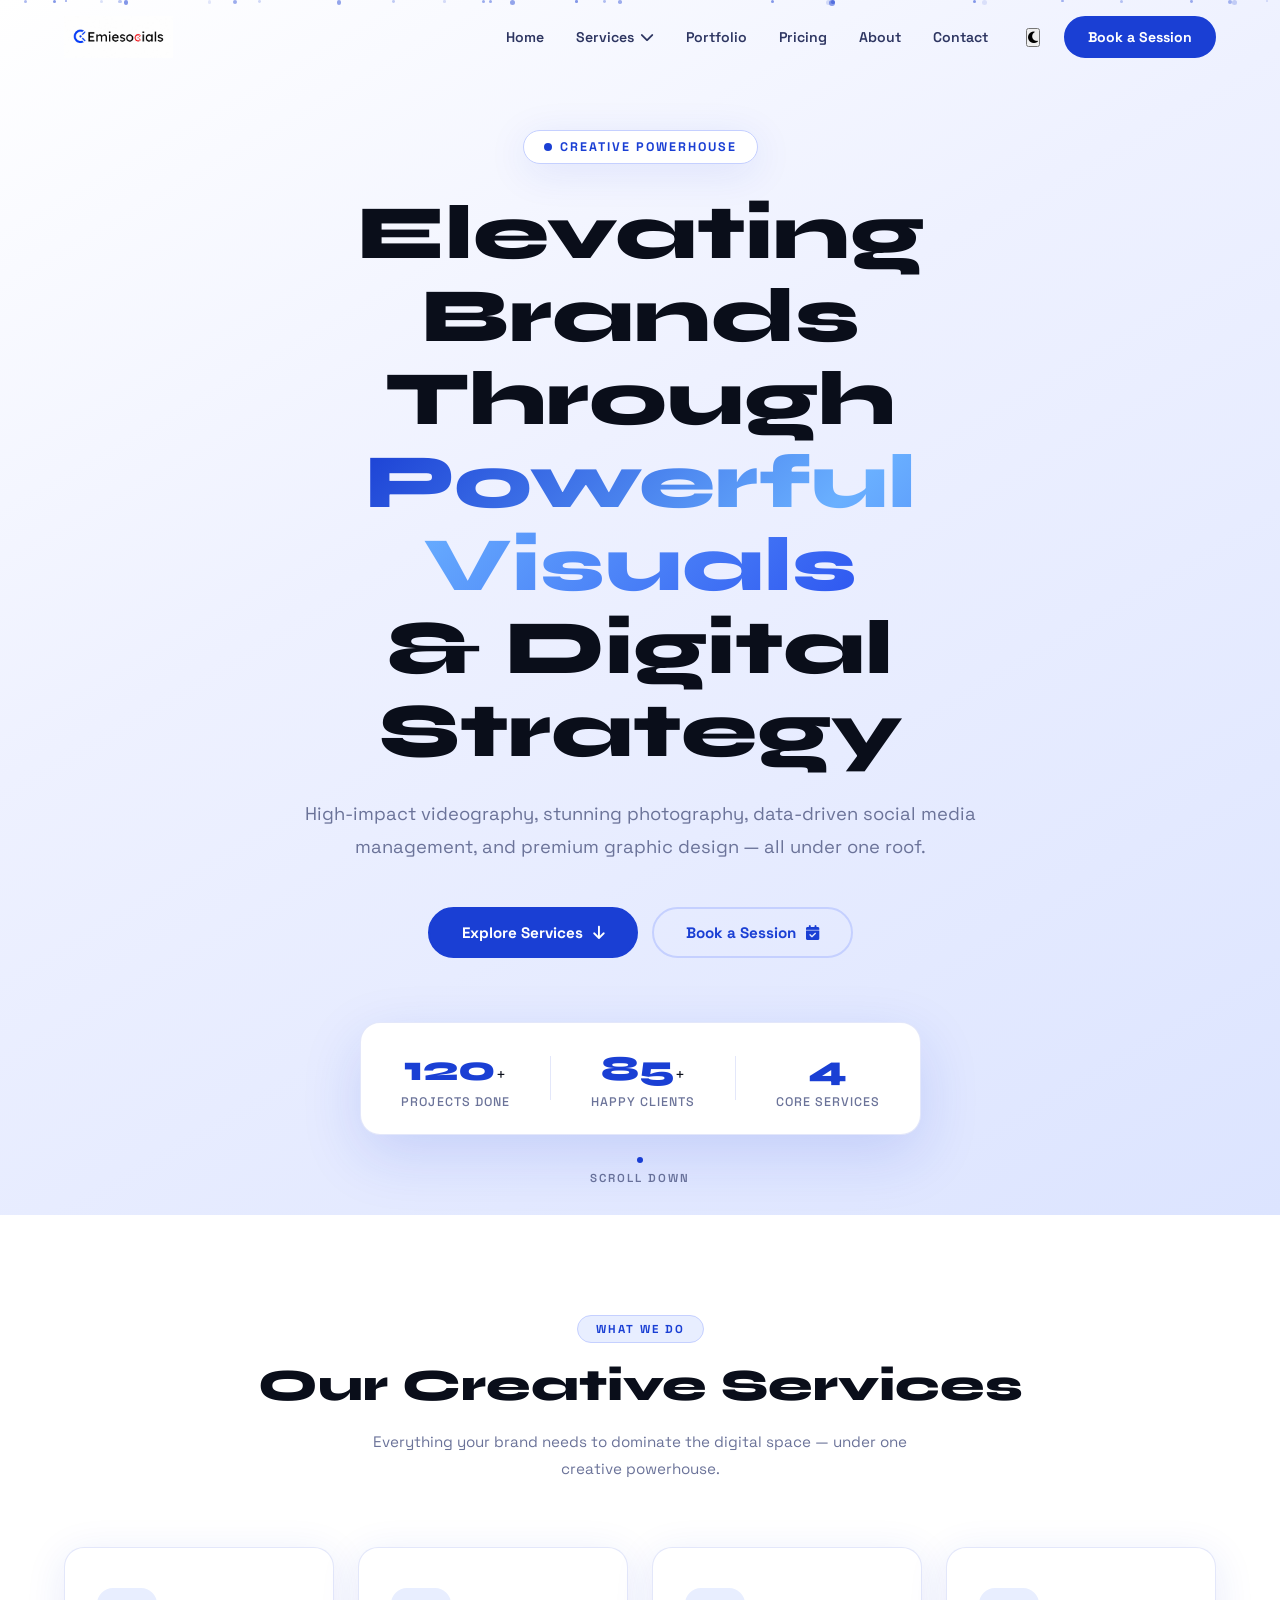
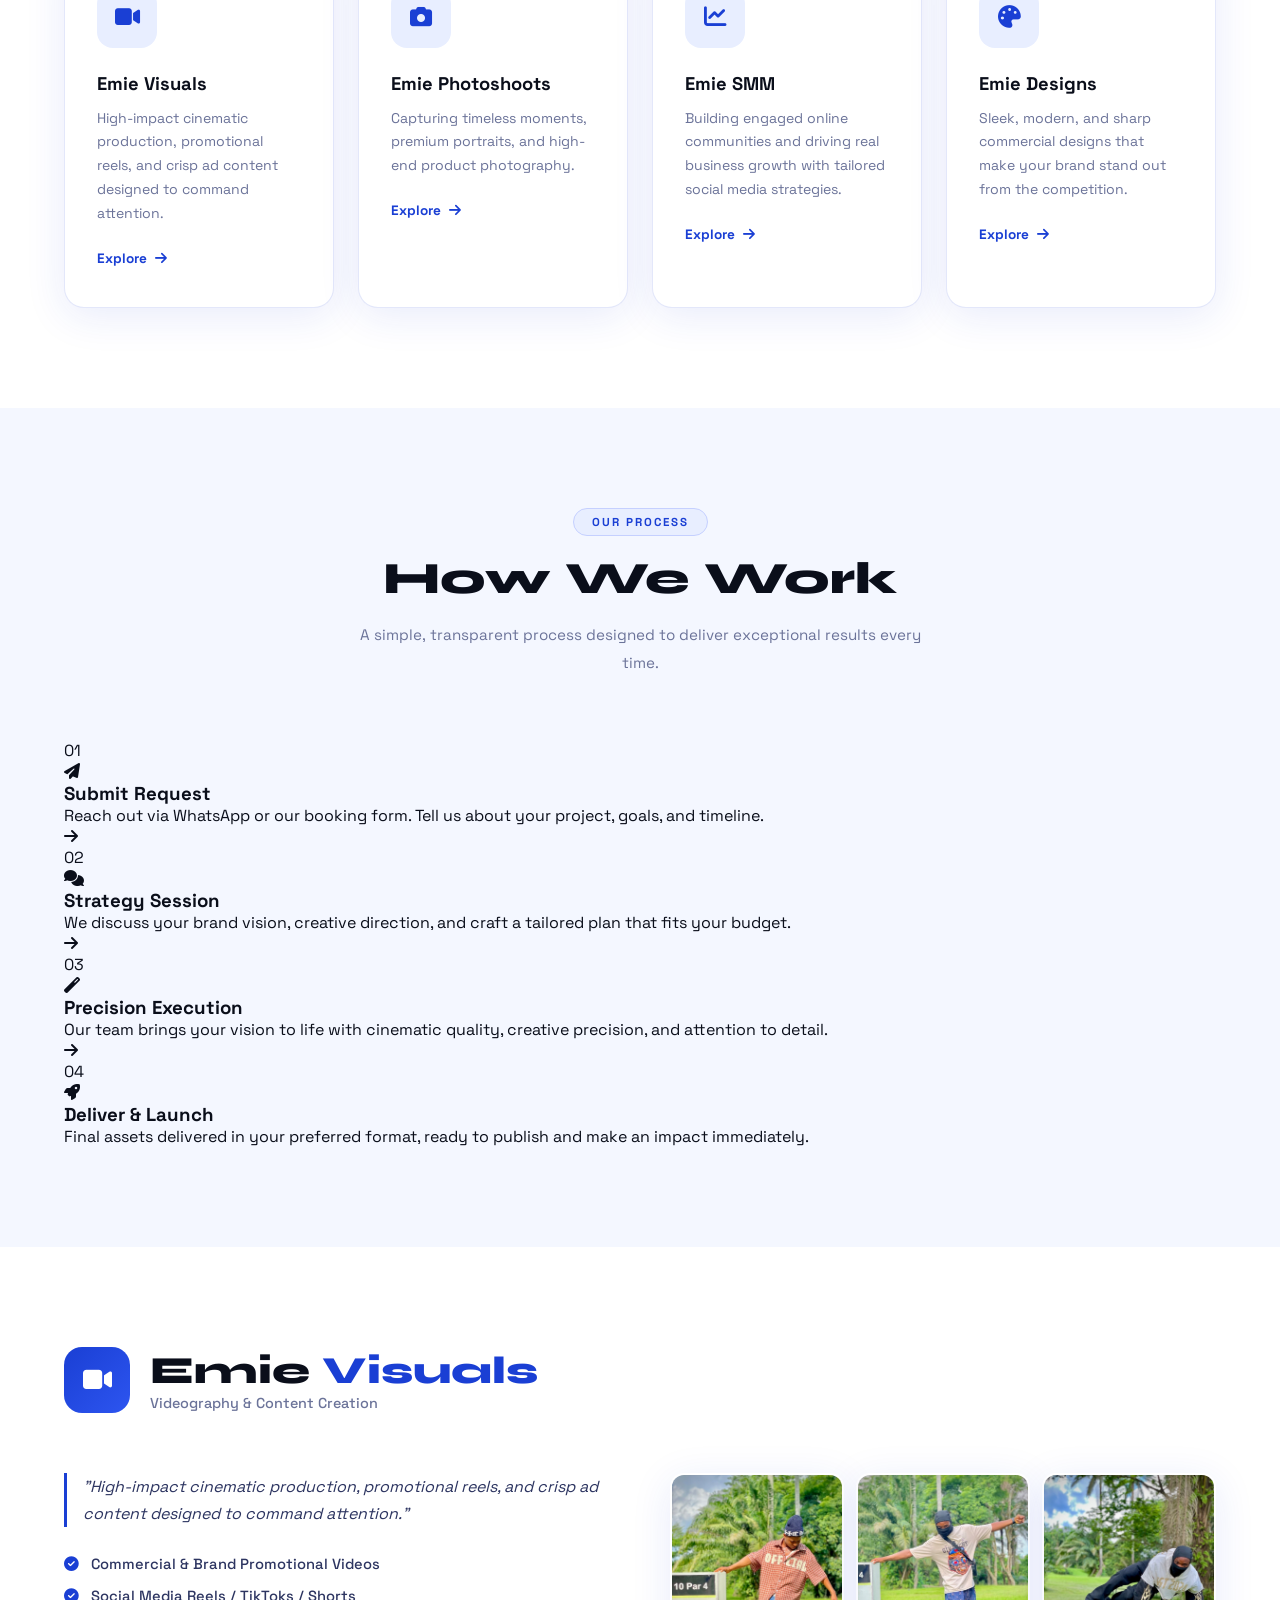
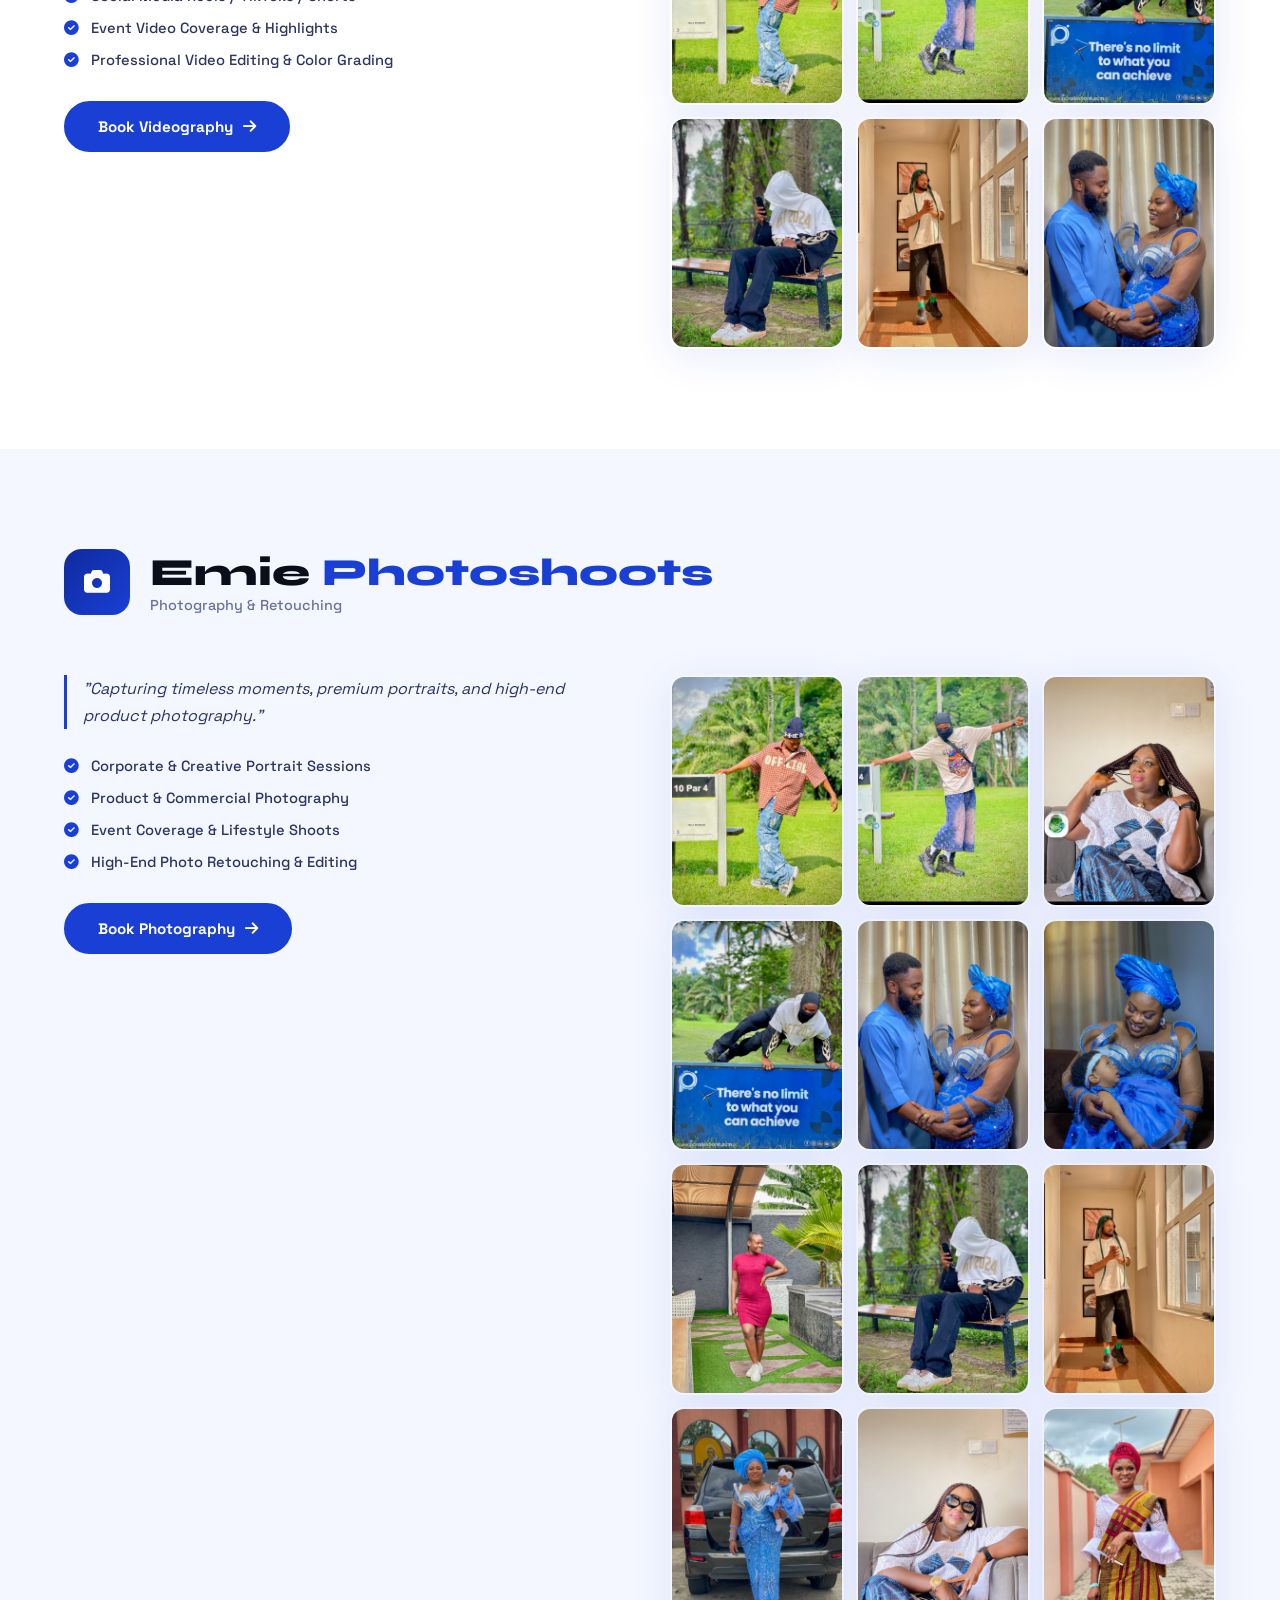
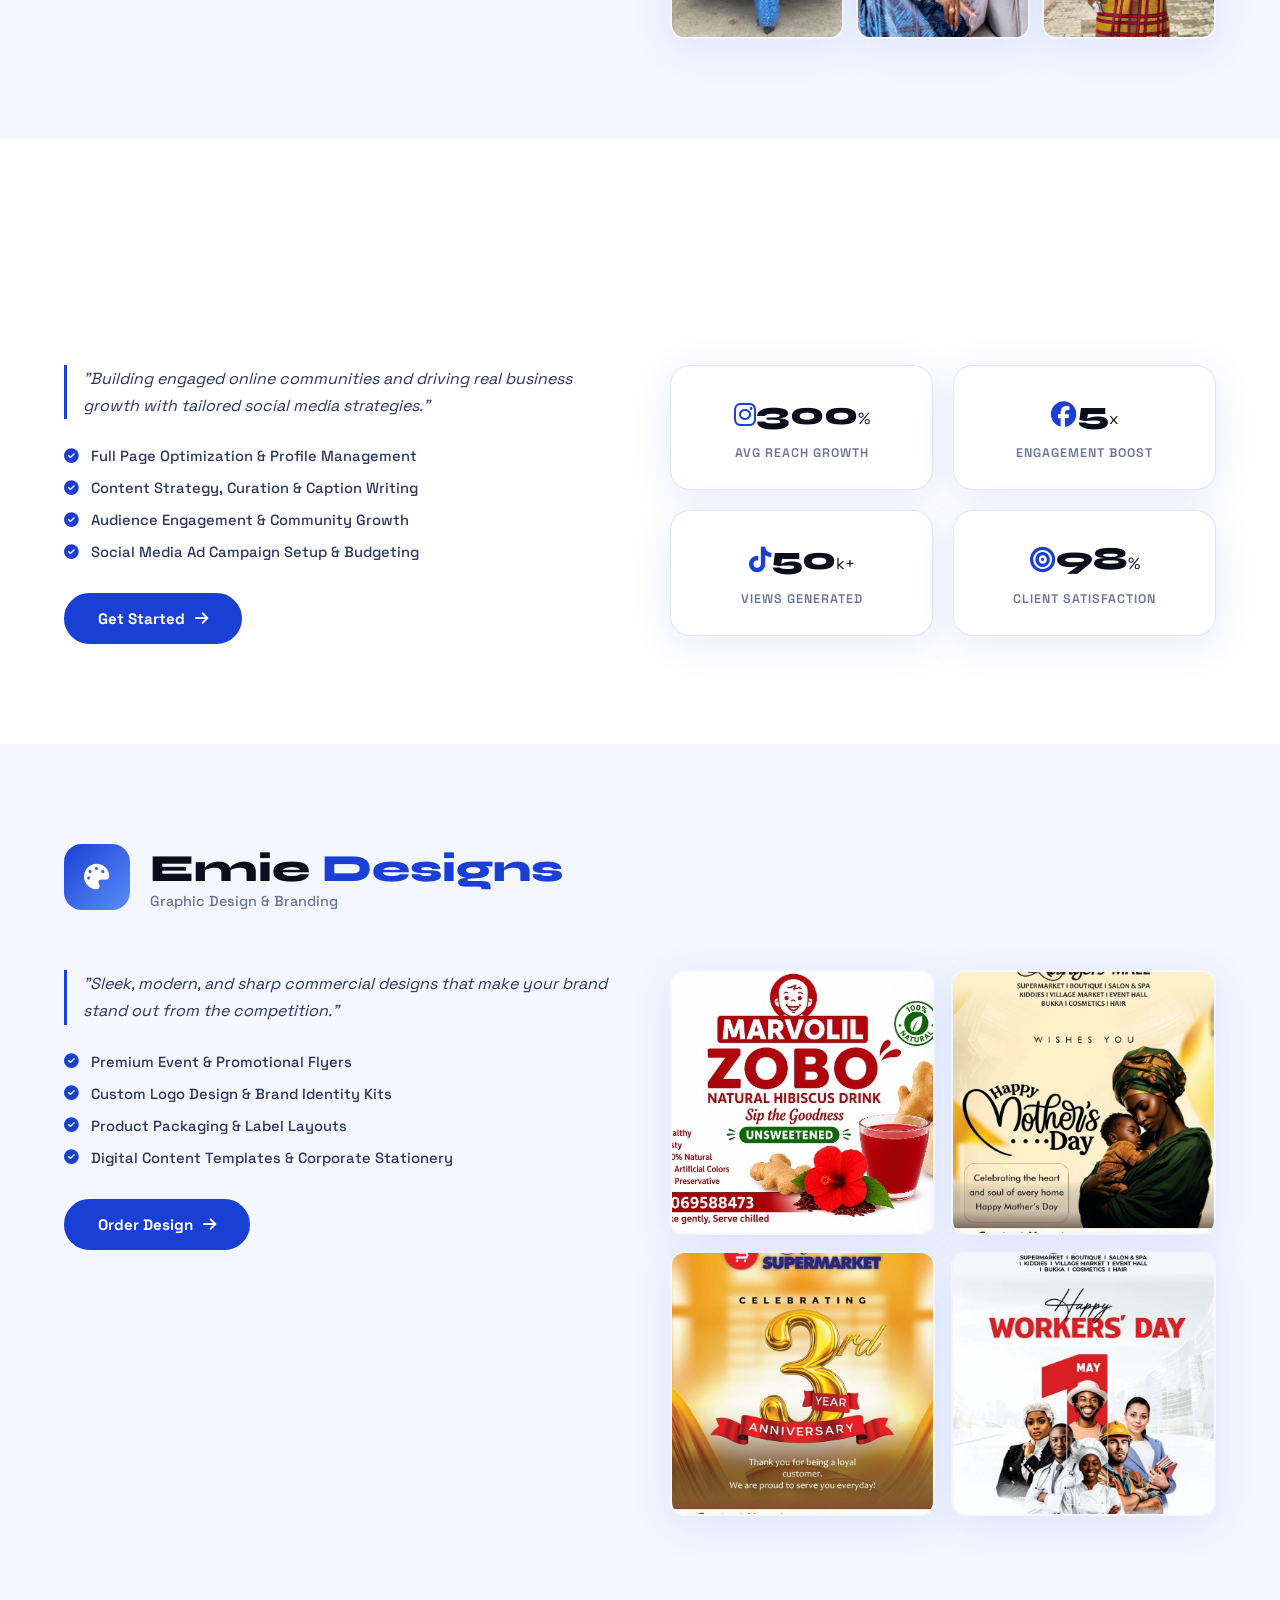
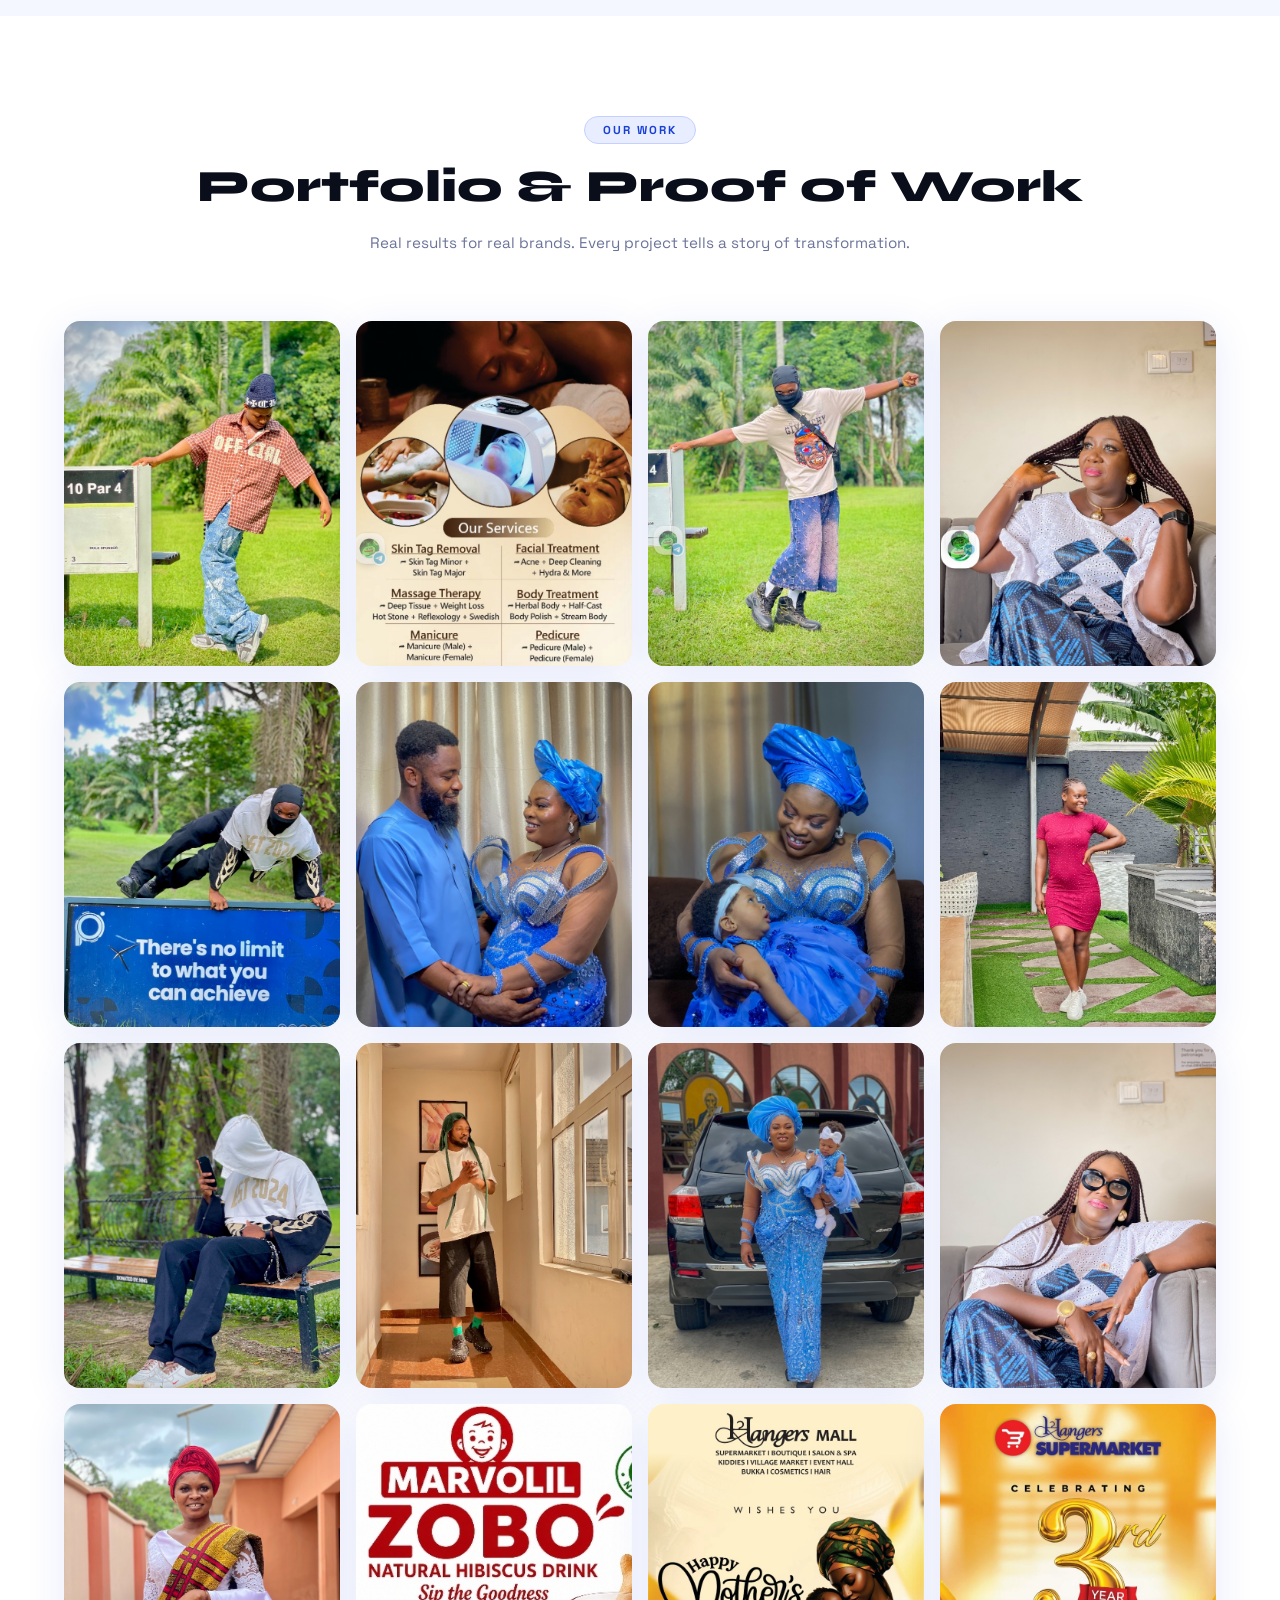
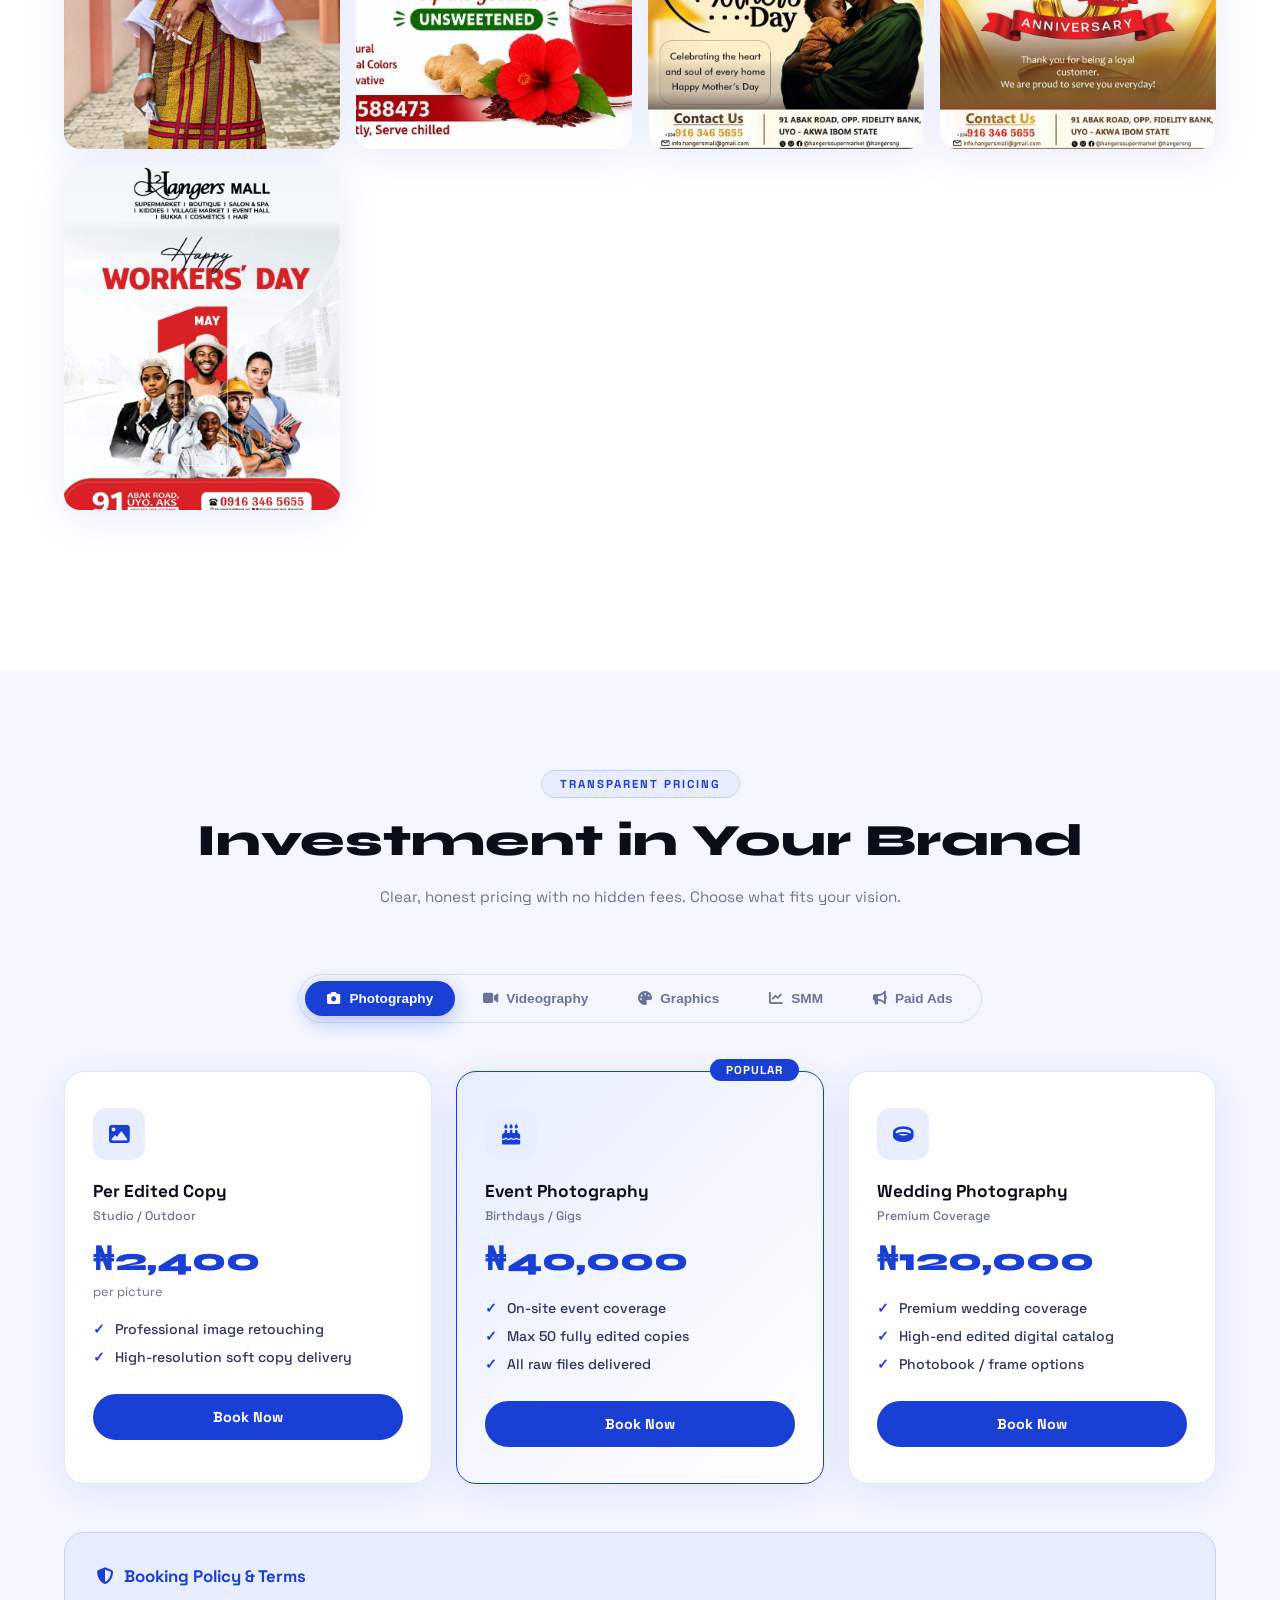
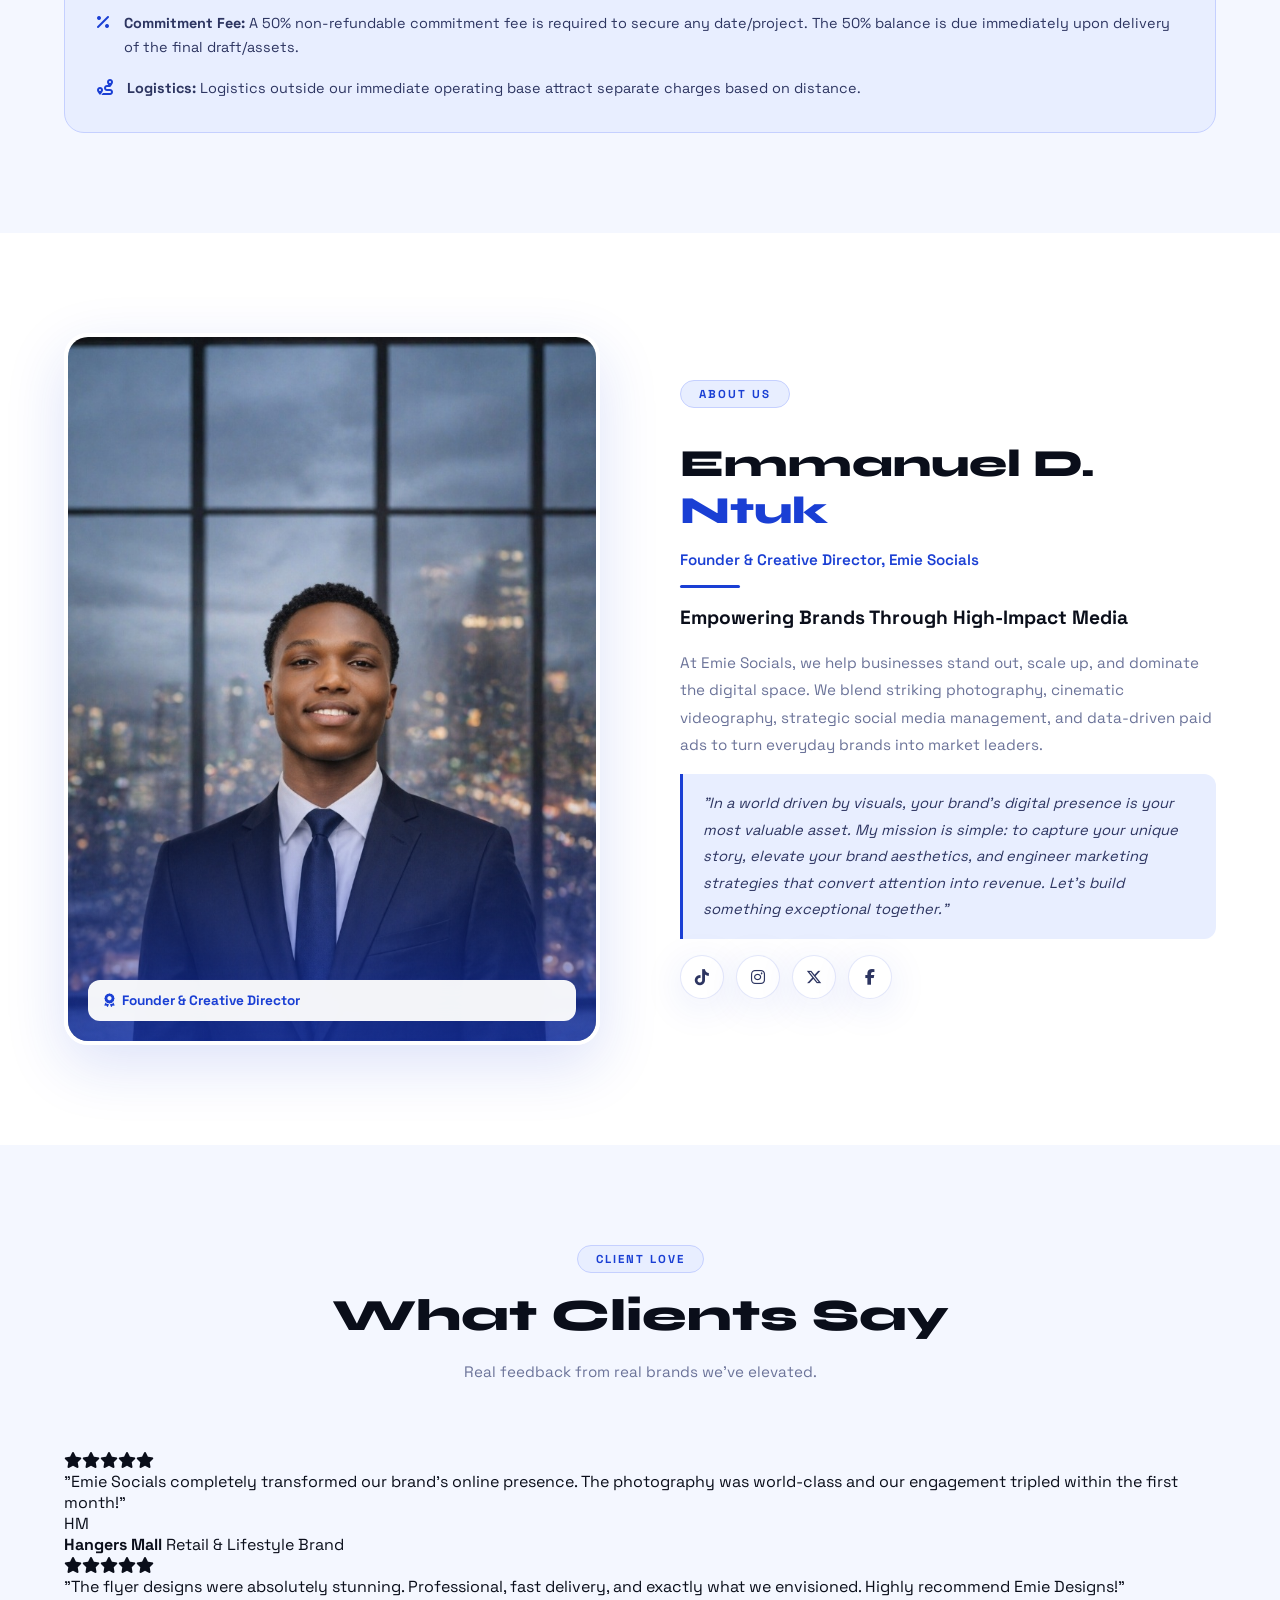
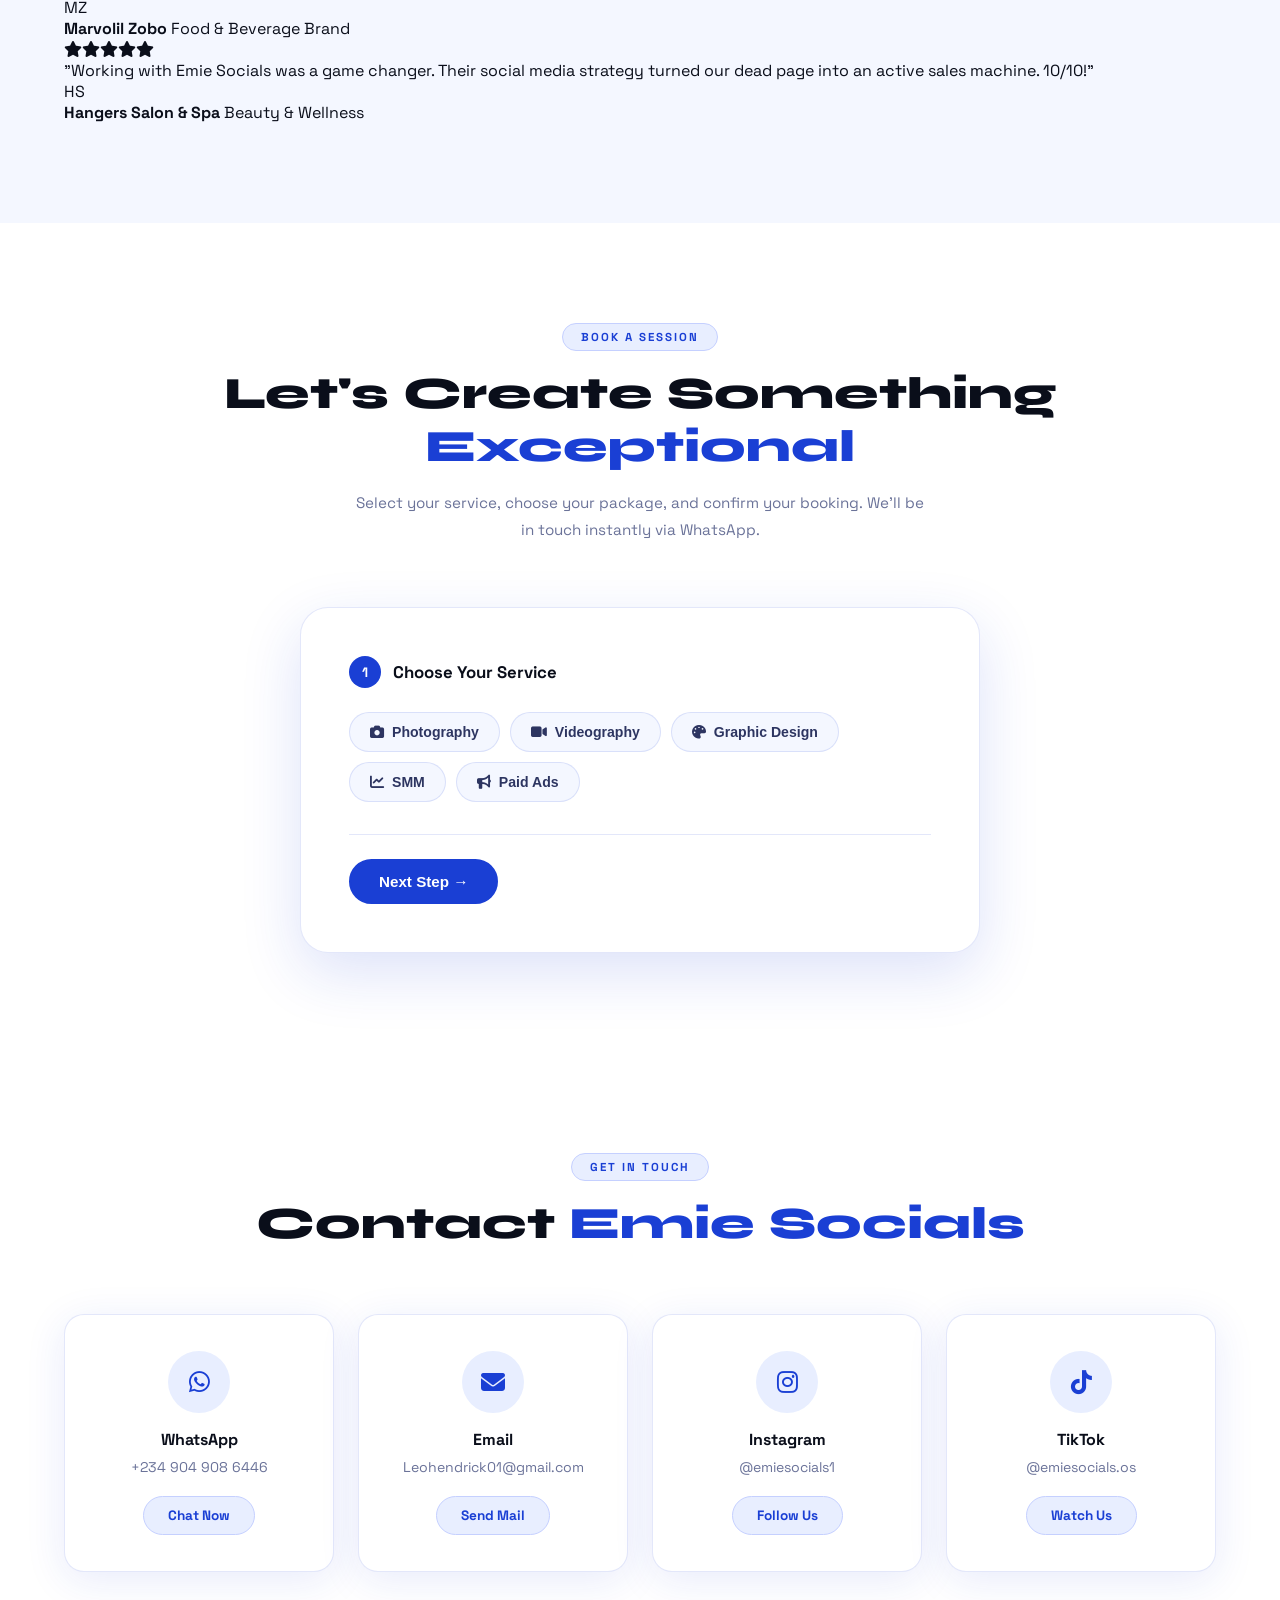
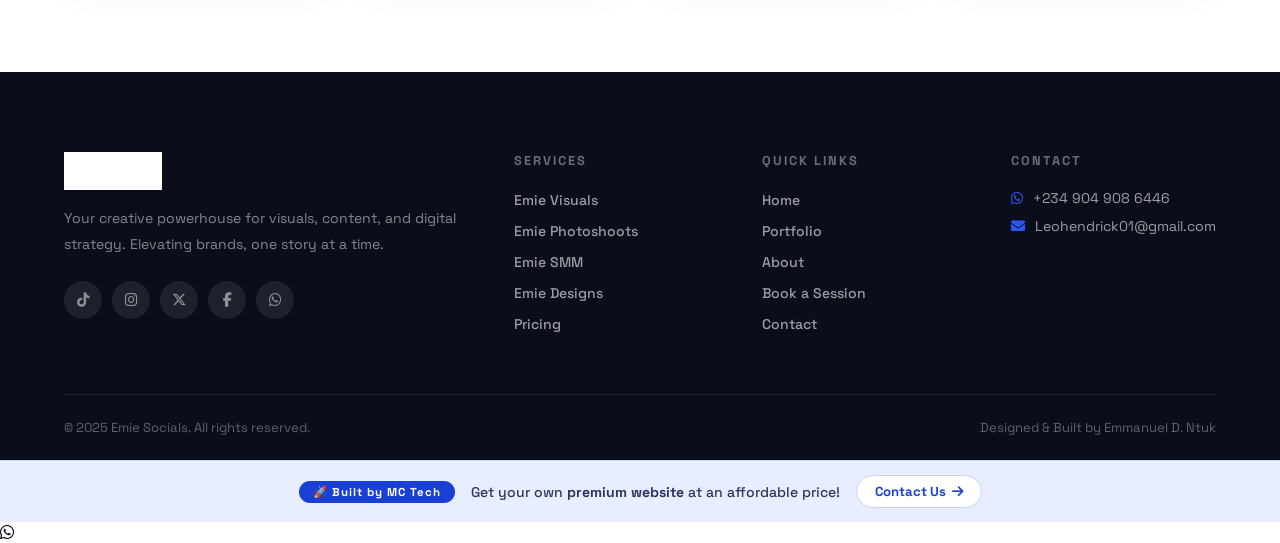
==== commit ea59e0db: "Add files via upload" ====
--- a/index-1.html
+++ b/index-1.html
@@ -3,9 +3,14 @@
 <head>
   <meta charset="UTF-8" />
   <meta name="viewport" content="width=device-width, initial-scale=1.0" />
-  <title>Emie Socials | Creative Powerhouse</title>
+  <title>Emie Socials | Creative Powerhouse — Photography, Videography & Digital Strategy</title>
+  <meta name="description" content="Emie Socials is a premium creative agency offering high-impact videography, stunning photography, social media management, and graphic design." />
+  <meta name="keywords" content="Emie Socials, photography, videography, graphic design, social media management, Nigeria" />
+  <meta name="author" content="Emmanuel D. Ntuk" />
+  <meta property="og:title" content="Emie Socials | Creative Powerhouse" />
+  <meta property="og:description" content="High-impact videography, photography, social media management, and graphic design — all under one roof." />
   <link rel="stylesheet" href="style.css" />
-  <link href="https://fonts.googleapis.com/css2?family=Plus+Jakarta+Sans:wght@400;500;600;700;800;900&family=Playfair+Display:wght@700;800&display=swap" rel="stylesheet">
+  <link href="https://fonts.googleapis.com/css2?family=Space+Grotesk:wght@400;500;600;700&family=Syne:wght@700;800&display=swap" rel="stylesheet">
   <link rel="stylesheet" href="https://cdnjs.cloudflare.com/ajax/libs/font-awesome/6.5.0/css/all.min.css"/>
 </head>
 <body>
@@ -13,7 +18,7 @@
 <!-- ========== PRELOADER ========== -->
 <div id="preloader">
   <div class="preloader-inner">
-    <div class="preloader-logo">ES</div>
+    <img id="preloader-logo-img" src="" alt="Emie Socials" class="preloader-logo-img" />
     <div class="preloader-bar"><div class="preloader-fill"></div></div>
   </div>
 </div>
@@ -40,6 +45,9 @@
       <li><a href="#about" class="nav-link">About</a></li>
       <li><a href="#contact" class="nav-link">Contact</a></li>
     </ul>
+    <button class="theme-toggle" id="themeToggle" aria-label="Toggle theme">
+      <i class="fas fa-moon" id="themeIcon"></i>
+    </button>
     <a href="#booking" class="btn-book">Book a Session</a>
     <button class="hamburger" id="hamburger" aria-label="Menu">
       <span></span><span></span><span></span>
@@ -87,28 +95,28 @@
       <a href="#visuals" class="service-card reveal-up">
         <div class="service-icon"><i class="fas fa-video"></i></div>
         <div class="service-glow"></div>
-        <h3>EMIE Visuals</h3>
+        <h3>Emie Visuals</h3>
         <p>High-impact cinematic production, promotional reels, and crisp ad content designed to command attention.</p>
         <span class="service-arrow">Explore <i class="fas fa-arrow-right"></i></span>
       </a>
       <a href="#photoshoots" class="service-card reveal-up">
         <div class="service-icon"><i class="fas fa-camera"></i></div>
         <div class="service-glow"></div>
-        <h3>EMIE Photoshoots</h3>
+        <h3>Emie Photoshoots</h3>
         <p>Capturing timeless moments, premium portraits, and high-end product photography.</p>
         <span class="service-arrow">Explore <i class="fas fa-arrow-right"></i></span>
       </a>
       <a href="#smm" class="service-card reveal-up">
         <div class="service-icon"><i class="fas fa-chart-line"></i></div>
         <div class="service-glow"></div>
-        <h3>EMIE SMM</h3>
+        <h3>Emie SMM</h3>
         <p>Building engaged online communities and driving real business growth with tailored social media strategies.</p>
         <span class="service-arrow">Explore <i class="fas fa-arrow-right"></i></span>
       </a>
       <a href="#graphics" class="service-card reveal-up">
         <div class="service-icon"><i class="fas fa-palette"></i></div>
         <div class="service-glow"></div>
-        <h3>EMIE Graphics</h3>
+        <h3>Emie Designs</h3>
         <p>Sleek, modern, and sharp commercial designs that make your brand stand out from the competition.</p>
         <span class="service-arrow">Explore <i class="fas fa-arrow-right"></i></span>
       </a>
@@ -116,13 +124,54 @@
   </div>
 </section>
 
+
+<!-- ========== HOW WE WORK ========== -->
+<section id="process" class="section light-section">
+  <div class="container">
+    <div class="section-header">
+      <span class="section-tag reveal-up">Our Process</span>
+      <h2 class="section-title reveal-up">How We Work</h2>
+      <p class="section-sub reveal-up">A simple, transparent process designed to deliver exceptional results every time.</p>
+    </div>
+    <div class="process-grid">
+      <div class="process-card reveal-up">
+        <div class="process-num">01</div>
+        <div class="process-icon"><i class="fas fa-paper-plane"></i></div>
+        <h3>Submit Request</h3>
+        <p>Reach out via WhatsApp or our booking form. Tell us about your project, goals, and timeline.</p>
+      </div>
+      <div class="process-connector reveal-up"><i class="fas fa-arrow-right"></i></div>
+      <div class="process-card reveal-up">
+        <div class="process-num">02</div>
+        <div class="process-icon"><i class="fas fa-comments"></i></div>
+        <h3>Strategy Session</h3>
+        <p>We discuss your brand vision, creative direction, and craft a tailored plan that fits your budget.</p>
+      </div>
+      <div class="process-connector reveal-up"><i class="fas fa-arrow-right"></i></div>
+      <div class="process-card reveal-up">
+        <div class="process-num">03</div>
+        <div class="process-icon"><i class="fas fa-magic"></i></div>
+        <h3>Precision Execution</h3>
+        <p>Our team brings your vision to life with cinematic quality, creative precision, and attention to detail.</p>
+      </div>
+      <div class="process-connector reveal-up"><i class="fas fa-arrow-right"></i></div>
+      <div class="process-card reveal-up">
+        <div class="process-num">04</div>
+        <div class="process-icon"><i class="fas fa-rocket"></i></div>
+        <h3>Deliver & Launch</h3>
+        <p>Final assets delivered in your preferred format, ready to publish and make an impact immediately.</p>
+      </div>
+    </div>
+  </div>
+</section>
+
 <!-- ========== EMIE VISUALS ========== -->
 <section id="visuals" class="section service-detail dark-section">
   <div class="container">
     <div class="service-detail-header reveal-up">
       <div class="service-detail-icon video-icon"><i class="fas fa-video"></i></div>
       <div>
-        <h2>EMIE <span class="blue-text">Visuals</span></h2>
+        <h2>Emie <span class="blue-text">Visuals</span></h2>
         <p>Videography &amp; Content Creation</p>
       </div>
     </div>
@@ -137,26 +186,7 @@
         </ul>
         <a href="#booking" class="btn-primary">Book Videography <i class="fas fa-arrow-right"></i></a>
       </div>
-      <div class="video-grid reveal-right">
-        <div class="video-wrapper">
-          <iframe src="https://www.youtube.com/embed/iX8CRyQNHeg" title="Emie Visuals 1" frameborder="0" allowfullscreen loading="lazy"></iframe>
-        </div>
-        <div class="video-wrapper">
-          <iframe src="https://www.youtube.com/embed/PDNLjhbdhl4" title="Emie Visuals 2" frameborder="0" allowfullscreen loading="lazy"></iframe>
-        </div>
-        <div class="video-wrapper">
-          <iframe src="https://www.youtube.com/embed/9I8XINdGzpo" title="Emie Visuals 3" frameborder="0" allowfullscreen loading="lazy"></iframe>
-        </div>
-        <div class="video-wrapper">
-          <iframe src="https://www.youtube.com/embed/9DsipV1KMoE" title="Emie Visuals 4" frameborder="0" allowfullscreen loading="lazy"></iframe>
-        </div>
-        <div class="video-wrapper">
-          <iframe src="https://www.youtube.com/embed/t7kFFw5712A" title="Emie Visuals 5" frameborder="0" allowfullscreen loading="lazy"></iframe>
-        </div>
-        <div class="video-wrapper">
-          <iframe src="https://www.youtube.com/embed/y2PFQkHVf3I" title="Emie Visuals 6" frameborder="0" allowfullscreen loading="lazy"></iframe>
-        </div>
-      </div>
+      <div class="photo-gallery reveal-right" id="visualsGallery"></div>
     </div>
   </div>
 </section>
@@ -167,7 +197,7 @@
     <div class="service-detail-header reveal-up">
       <div class="service-detail-icon photo-icon"><i class="fas fa-camera"></i></div>
       <div>
-        <h2>EMIE <span class="blue-text">Photoshoots</span></h2>
+        <h2>Emie <span class="blue-text">Photoshoots</span></h2>
         <p>Photography &amp; Retouching</p>
       </div>
     </div>
@@ -193,7 +223,7 @@
     <div class="service-detail-header reveal-up">
       <div class="service-detail-icon smm-icon"><i class="fas fa-chart-line"></i></div>
       <div>
-        <h2>EMIE <span class="blue-text">SMM</span></h2>
+        <h2>Emie <span class="blue-text">SMM</span></h2>
         <p>Social Media Management</p>
       </div>
     </div>
@@ -224,7 +254,7 @@
     <div class="service-detail-header reveal-up">
       <div class="service-detail-icon graphics-icon"><i class="fas fa-palette"></i></div>
       <div>
-        <h2>EMIE <span class="blue-text">Graphics</span></h2>
+        <h2>Emie <span class="blue-text">Designs</span></h2>
         <p>Graphic Design &amp; Branding</p>
       </div>
     </div>
@@ -252,40 +282,7 @@
       <h2 class="section-title reveal-up">Portfolio &amp; Proof of Work</h2>
       <p class="section-sub reveal-up">Real results for real brands. Every project tells a story of transformation.</p>
     </div>
-    <div class="portfolio-filter reveal-up">
-      <button class="filter-btn active" data-filter="all">All</button>
-      <button class="filter-btn" data-filter="photo">Photography</button>
-      <button class="filter-btn" data-filter="graphic">Graphics</button>
-    </div>
     <div class="portfolio-grid" id="portfolioGrid"></div>
-
-    <!-- POW Cards -->
-    <div class="pow-grid">
-      <div class="pow-card reveal-up">
-        <div class="pow-num">01</div>
-        <h3>Premium Digital Branding — Hangers</h3>
-        <p>Led end-to-end creative direction: commercial photography, video content, graphic design, and anniversary campaigns.</p>
-        <div class="pow-impact"><i class="fas fa-bolt"></i> Elevated brand's digital presence across all social platforms.</div>
-      </div>
-      <div class="pow-card reveal-up">
-        <div class="pow-num">02</div>
-        <h3>Brand Identity &amp; Graphic Architecture</h3>
-        <p>Designing modern business logos, promotional flyers, and comprehensive corporate branding kits.</p>
-        <div class="pow-impact"><i class="fas fa-bolt"></i> Crafted visual identities that let local businesses compete at a premium level.</div>
-      </div>
-      <div class="pow-card reveal-up">
-        <div class="pow-num">03</div>
-        <h3>High-Engagement Short-Form Video Production</h3>
-        <p>Creating fast-paced Reels, TikToks, and brand promo videos with precise sound design and trendy editing.</p>
-        <div class="pow-impact"><i class="fas fa-bolt"></i> Content built to hook viewers in the first 3 seconds and drive sales.</div>
-      </div>
-      <div class="pow-card reveal-up">
-        <div class="pow-num">04</div>
-        <h3>Strategic Social Media &amp; Campaign Scaling</h3>
-        <p>Optimizing layouts, community engagement, and launching Facebook, Instagram, and Google ad campaigns.</p>
-        <div class="pow-impact"><i class="fas fa-bolt"></i> Turned dead business pages into active sales funnels.</div>
-      </div>
-    </div>
   </div>
 </section>
 
@@ -489,6 +486,53 @@
   </div>
 </section>
 
+
+<!-- ========== TESTIMONIALS ========== -->
+<section id="testimonials" class="section light-section">
+  <div class="container">
+    <div class="section-header">
+      <span class="section-tag reveal-up">Client Love</span>
+      <h2 class="section-title reveal-up">What Clients Say</h2>
+      <p class="section-sub reveal-up">Real feedback from real brands we've elevated.</p>
+    </div>
+    <div class="testimonials-grid">
+      <div class="testimonial-card reveal-up">
+        <div class="testimonial-stars"><i class="fas fa-star"></i><i class="fas fa-star"></i><i class="fas fa-star"></i><i class="fas fa-star"></i><i class="fas fa-star"></i></div>
+        <p class="testimonial-text">"Emie Socials completely transformed our brand's online presence. The photography was world-class and our engagement tripled within the first month!"</p>
+        <div class="testimonial-author">
+          <div class="testimonial-avatar">HM</div>
+          <div>
+            <strong>Hangers Mall</strong>
+            <span>Retail & Lifestyle Brand</span>
+          </div>
+        </div>
+      </div>
+      <div class="testimonial-card reveal-up">
+        <div class="testimonial-stars"><i class="fas fa-star"></i><i class="fas fa-star"></i><i class="fas fa-star"></i><i class="fas fa-star"></i><i class="fas fa-star"></i></div>
+        <p class="testimonial-text">"The flyer designs were absolutely stunning. Professional, fast delivery, and exactly what we envisioned. Highly recommend Emie Designs!"</p>
+        <div class="testimonial-author">
+          <div class="testimonial-avatar">MZ</div>
+          <div>
+            <strong>Marvolil Zobo</strong>
+            <span>Food & Beverage Brand</span>
+          </div>
+        </div>
+      </div>
+      <div class="testimonial-card reveal-up">
+        <div class="testimonial-stars"><i class="fas fa-star"></i><i class="fas fa-star"></i><i class="fas fa-star"></i><i class="fas fa-star"></i><i class="fas fa-star"></i></div>
+        <p class="testimonial-text">"Working with Emie Socials was a game changer. Their social media strategy turned our dead page into an active sales machine. 10/10!"</p>
+        <div class="testimonial-author">
+          <div class="testimonial-avatar">HS</div>
+          <div>
+            <strong>Hangers Salon & Spa</strong>
+            <span>Beauty & Wellness</span>
+          </div>
+        </div>
+      </div>
+    </div>
+  </div>
+</section>
+
 <!-- ========== BOOKING ========== -->
 <section id="booking" class="section">
   <div class="container">
@@ -591,10 +635,10 @@
       <div class="footer-links">
         <h5>Services</h5>
         <ul>
-          <li><a href="#visuals">EMIE Visuals</a></li>
-          <li><a href="#photoshoots">EMIE Photoshoots</a></li>
-          <li><a href="#smm">EMIE SMM</a></li>
-          <li><a href="#graphics">EMIE Graphics</a></li>
+          <li><a href="#visuals">Emie Visuals</a></li>
+          <li><a href="#photoshoots">Emie Photoshoots</a></li>
+          <li><a href="#smm">Emie SMM</a></li>
+          <li><a href="#graphics">Emie Designs</a></li>
           <li><a href="#pricing">Pricing</a></li>
         </ul>
       </div>
@@ -638,6 +682,12 @@
   <div class="lightbox-img-wrap"><img id="lightboxImg" src="" alt="" /></div>
 </div>
 
+
+<!-- ========== WHATSAPP FLOAT ========== -->
+<a href="https://wa.me/2349049086446" target="_blank" class="wa-float" aria-label="Chat on WhatsApp">
+  <i class="fab fa-whatsapp"></i>
+</a>
+
 <!-- Scripts -->
 <script src="images.js"></script>
 <script src="main.js"></script>
--- a/style.css
+++ b/style.css
@@ -15,8 +15,8 @@
   --text-mid: #2d3561;
   --text-gray: #6b7399;
   --border: rgba(26, 63, 212, 0.12);
-  --font-main: 'Plus Jakarta Sans', 'Inter', sans-serif;
-  --font-display: 'Clash Display', 'Playfair Display', serif;
+  --font-main: 'Space Grotesk', sans-serif;
+  --font-display: 'Syne', sans-serif;
   --radius: 20px;
   --shadow: 0 8px 40px rgba(26, 63, 212, 0.1);
   --shadow-lg: 0 20px 60px rgba(26, 63, 212, 0.15);
@@ -36,7 +36,7 @@
 /* ===== PRELOADER ===== */
 #preloader { position: fixed; inset: 0; background: var(--white); z-index: 9999; display: flex; align-items: center; justify-content: center; }
 .preloader-inner { text-align: center; }
-.preloader-logo { font-size: 2.5rem; font-weight: 900; color: var(--blue); letter-spacing: 4px; margin-bottom: 20px; animation: pulse 1s infinite; }
+.preloader-logo-img { height: 52px; object-fit: contain; margin-bottom: 24px; animation: pulse 1.2s infinite; }
 .preloader-bar { width: 200px; height: 3px; background: var(--blue-pale); border-radius: 99px; overflow: hidden; margin: 0 auto; }
 .preloader-fill { height: 100%; background: linear-gradient(90deg, var(--blue), var(--blue-light)); border-radius: 99px; animation: loading 1.5s ease forwards; }
 @keyframes loading { from { width: 0; } to { width: 100%; } }
